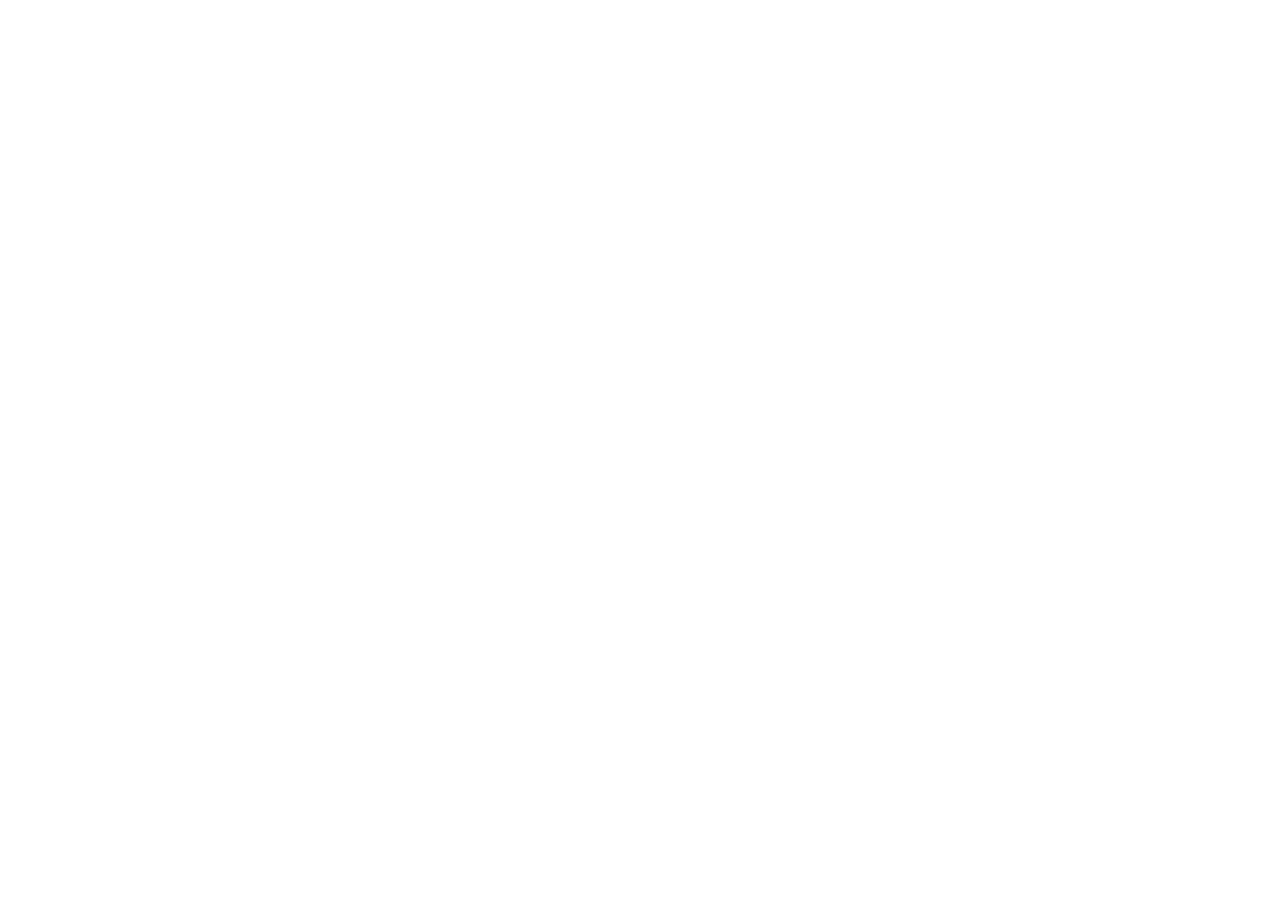
==== about.html @ 253564ef "Rebuild: full 10-page iwave site from design bundle - Homepage with hero, model toggle, specs, lifes" ====
<!doctype html>
<html lang="en">
<head>
<meta charset="utf-8">
<title>About — iwave</title>
<meta name="description" content="iwave — born at Yale, building the future of water.">
<meta name="viewport" content="width=device-width,initial-scale=1">
<link rel="stylesheet" href="styles/shared.css">
<style>html,body{margin:0;padding:0;background:#fff;font-family:'Manrope',system-ui,sans-serif;color:#0E0E0C}</style>
</head>
<body>
<div id="root"></div>
<script src="https://unpkg.com/react@18.3.1/umd/react.development.js" integrity="sha384-hD6/rw4ppMLGNu3tX5cjIb+uRZ7UkRJ6BPkLpg4hAu/6onKUg4lLsHAs9EBPT82L" crossorigin="anonymous"></script>
<script src="https://unpkg.com/react-dom@18.3.1/umd/react-dom.development.js" integrity="sha384-u6aeetuaXnQ38mYT8rp6sbXaQe3NL9t+IBXmnYxwkUI2Hw4bsp2Wvmx4yRQF1uAm" crossorigin="anonymous"></script>
<script src="https://unpkg.com/@babel/standalone@7.29.0/babel.min.js" integrity="sha384-m08KidiNqLdpJqLq95G/LEi8Qvjl/xUYll3QILypMoQ65QorJ9Lvtp2RXYGBFj1y" crossorigin="anonymous"></script>
<script type="text/babel" src="shared/Layout.jsx"></script>
<script type="text/babel" src="shared/AboutPage.jsx"></script>
<script type="text/babel">
  ReactDOM.createRoot(document.getElementById('root')).render(<AboutPage/>);
</script>
</body>
</html>
---- styles/shared.css ----
/* iwave Wavekart — shared luxury system */

:root {
  --ivory: #F4F1EC;
  --ivory-2: #EBE6DD;
  --ink: #0E0E0C;
  --ink-2: #1A1A17;
  --warm-grey: #8A857C;
  --warm-grey-2: #C8C2B6;
  --hairline: rgba(14,14,12,.12);
  --hairline-light: rgba(244,241,236,.16);
  --accent-brass: #9B7E4A;
  --accent-bronze: #6E5A3A;
}

@import url('https://fonts.googleapis.com/css2?family=Manrope:wght@200;300;400;500;600&family=Cormorant+Garamond:wght@300;400;500&family=JetBrains+Mono:wght@300;400&display=swap');

.font-display { font-family: 'Manrope', system-ui, sans-serif; font-weight: 200; letter-spacing: -0.02em; }
.font-body    { font-family: 'Manrope', system-ui, sans-serif; font-weight: 300; }
.font-serif   { font-family: 'Cormorant Garamond', Georgia, serif; font-weight: 300; }
.font-mono    { font-family: 'JetBrains Mono', ui-monospace, monospace; font-weight: 300; }

.tracked-xl { letter-spacing: 0.42em; text-transform: uppercase; }
.tracked-lg { letter-spacing: 0.32em; text-transform: uppercase; }
.tracked-md { letter-spacing: 0.22em; text-transform: uppercase; }
.tracked-sm { letter-spacing: 0.14em; text-transform: uppercase; }

* { box-sizing: border-box; }

/* Placeholder pattern for any "image goes here" panels */
.iw-placeholder {
  background:
    repeating-linear-gradient(
      135deg,
      transparent 0,
      transparent 18px,
      rgba(0,0,0,0.04) 18px,
      rgba(0,0,0,0.04) 19px
    ),
    linear-gradient(180deg, #e9e3d8, #d8d1c2);
  position: relative;
  overflow: hidden;
}
.iw-placeholder.dark {
  background:
    repeating-linear-gradient(
      135deg,
      transparent 0,
      transparent 18px,
      rgba(255,255,255,0.04) 18px,
      rgba(255,255,255,0.04) 19px
    ),
    linear-gradient(180deg, #1a1a17, #0e0e0c);
}
.iw-placeholder .iw-placeholder-label {
  position: absolute;
  inset: 0;
  display: flex;
  align-items: center;
  justify-content: center;
  font-family: 'JetBrains Mono', monospace;
  font-size: 11px;
  letter-spacing: 0.18em;
  text-transform: uppercase;
  color: rgba(14,14,12,.55);
}
.iw-placeholder.dark .iw-placeholder-label { color: rgba(244,241,236,.55); }

/* The "video" hero — animated water lines instead of an actual video */
.iw-water {
  position: relative;
  overflow: hidden;
  isolation: isolate;
}
.iw-water::before, .iw-water::after {
  content: '';
  position: absolute;
  inset: -20% -10% -10% -10%;
  background:
    radial-gradient(ellipse 60% 40% at 30% 70%, rgba(255,255,255,.08), transparent 60%),
    radial-gradient(ellipse 80% 50% at 70% 30%, rgba(155,126,74,.18), transparent 65%),
    linear-gradient(180deg, #0a1620 0%, #08111a 50%, #060c14 100%);
  z-index: -2;
}
.iw-water::after {
  background:
    repeating-linear-gradient(
      100deg,
      transparent 0 8px,
      rgba(255,255,255,.04) 8px 9px,
      transparent 9px 24px
    );
  z-index: -1;
  animation: iw-wave 12s linear infinite;
}
@keyframes iw-wave {
  0% { transform: translateX(0); }
  100% { transform: translateX(-40px); }
}

/* The kart silhouette — drawn with CSS, no SVG complexity */
.iw-kart {
  --kart-color: #d9d4c8;
  --kart-shadow: rgba(0,0,0,.4);
  position: relative;
  width: 100%;
  aspect-ratio: 16/9;
  display: flex;
  align-items: center;
  justify-content: center;
}
.iw-kart-body {
  position: relative;
  width: 62%;
  height: 38%;
  background: var(--kart-color);
  border-radius: 50% 50% 14% 14% / 60% 60% 18% 18%;
  box-shadow:
    inset 0 -8px 20px rgba(0,0,0,.18),
    inset 0 4px 8px rgba(255,255,255,.4),
    0 30px 60px -20px var(--kart-shadow);
  transform: skewX(-3deg);
}
.iw-kart-body::before {
  /* cockpit */
  content: '';
  position: absolute;
  top: 18%;
  left: 30%;
  width: 40%;
  height: 50%;
  background: var(--ink);
  border-radius: 50% 50% 30% 30% / 80% 80% 30% 30%;
  opacity: .85;
}
.iw-kart-body::after {
  /* spray under */
  content: '';
  position: absolute;
  bottom: -22%;
  left: -10%;
  right: -10%;
  height: 26%;
  background: radial-gradient(ellipse at 50% 0%, rgba(255,255,255,.4), transparent 70%);
  filter: blur(3px);
}

/* Smooth scrolling for the inner artboard frames */
.iw-frame {
  scroll-behavior: smooth;
  scrollbar-width: thin;
  scrollbar-color: rgba(0,0,0,.18) transparent;
}
.iw-frame::-webkit-scrollbar { width: 6px; }
.iw-frame::-webkit-scrollbar-thumb { background: rgba(0,0,0,.18); border-radius: 3px; }

/* Hairline rule */
.iw-rule { height: 1px; background: var(--hairline); border: 0; }
.iw-rule.light { background: var(--hairline-light); }

/* Number reveal */
@keyframes iw-fade-up {
  0% { opacity: 0; transform: translateY(12px); }
  100% { opacity: 1; transform: translateY(0); }
}
.iw-fade-in { animation: iw-fade-up .9s cubic-bezier(.2,.7,.3,1) both; }
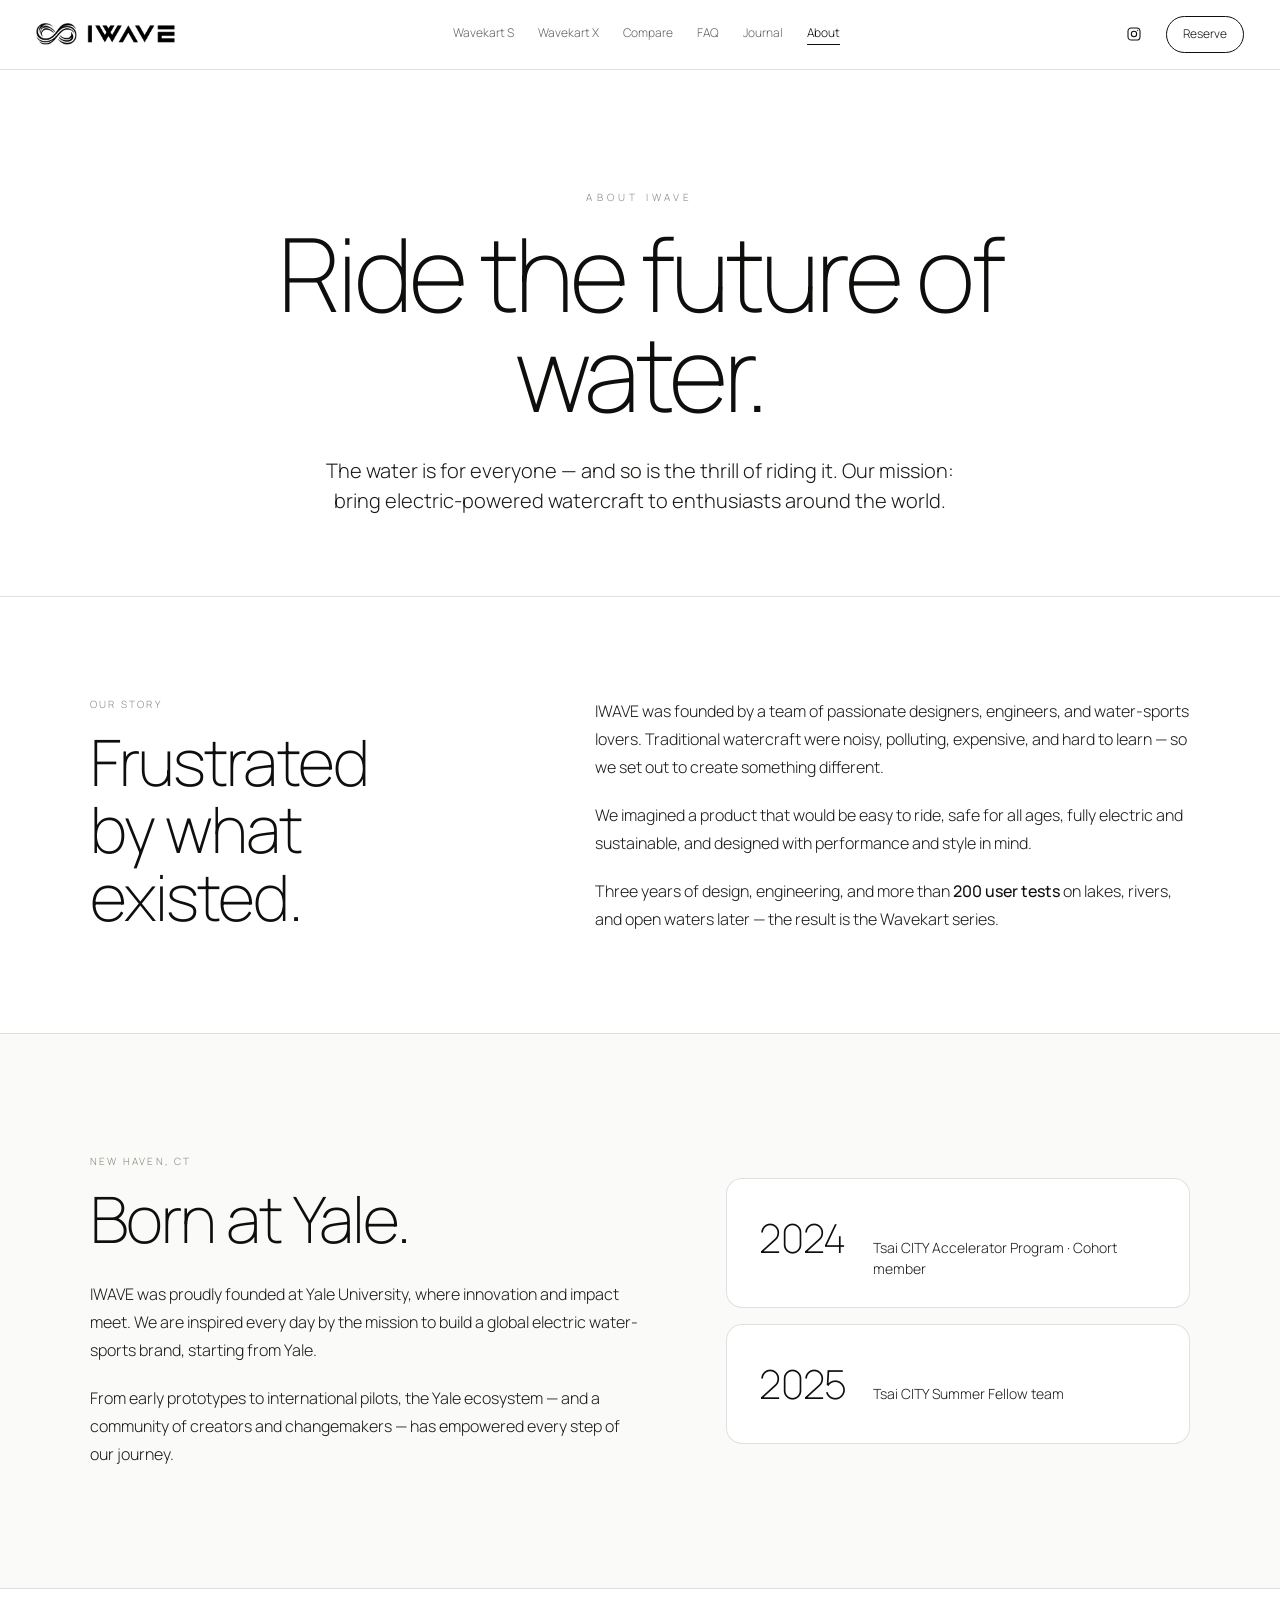
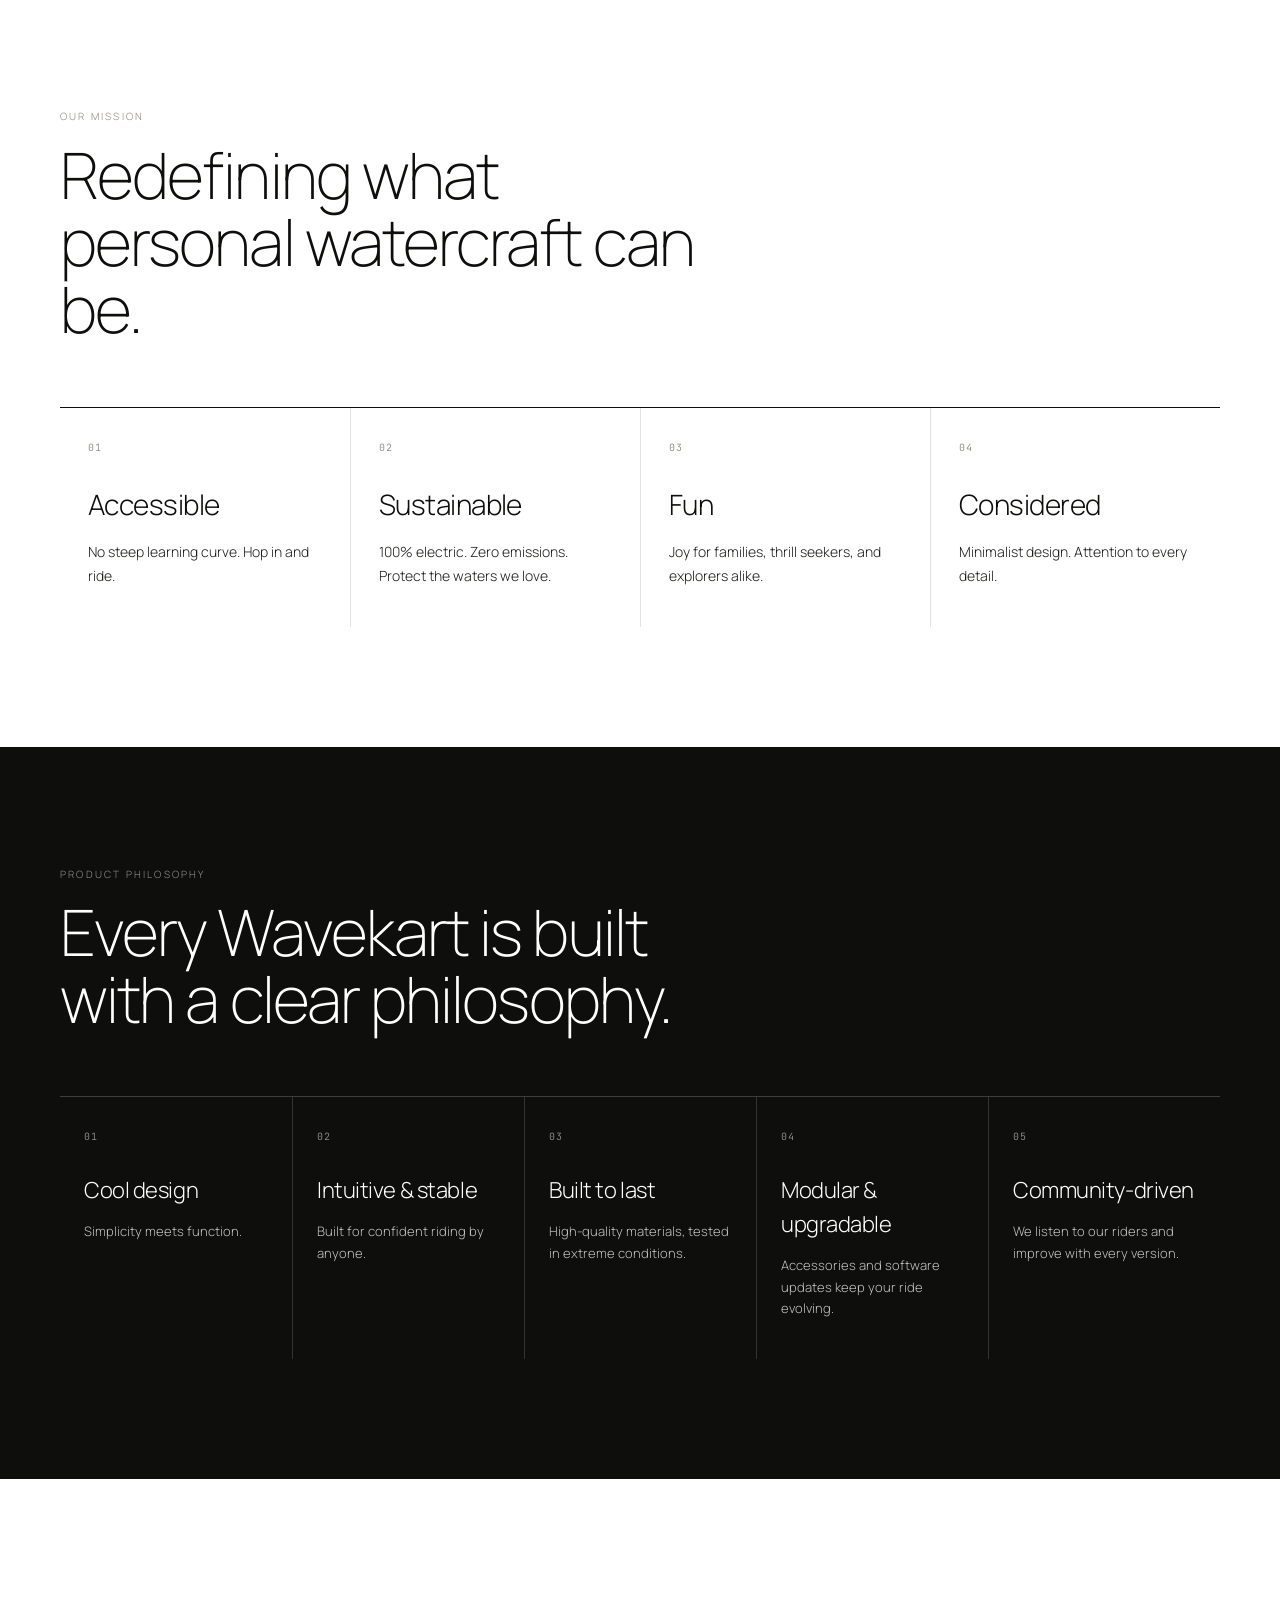
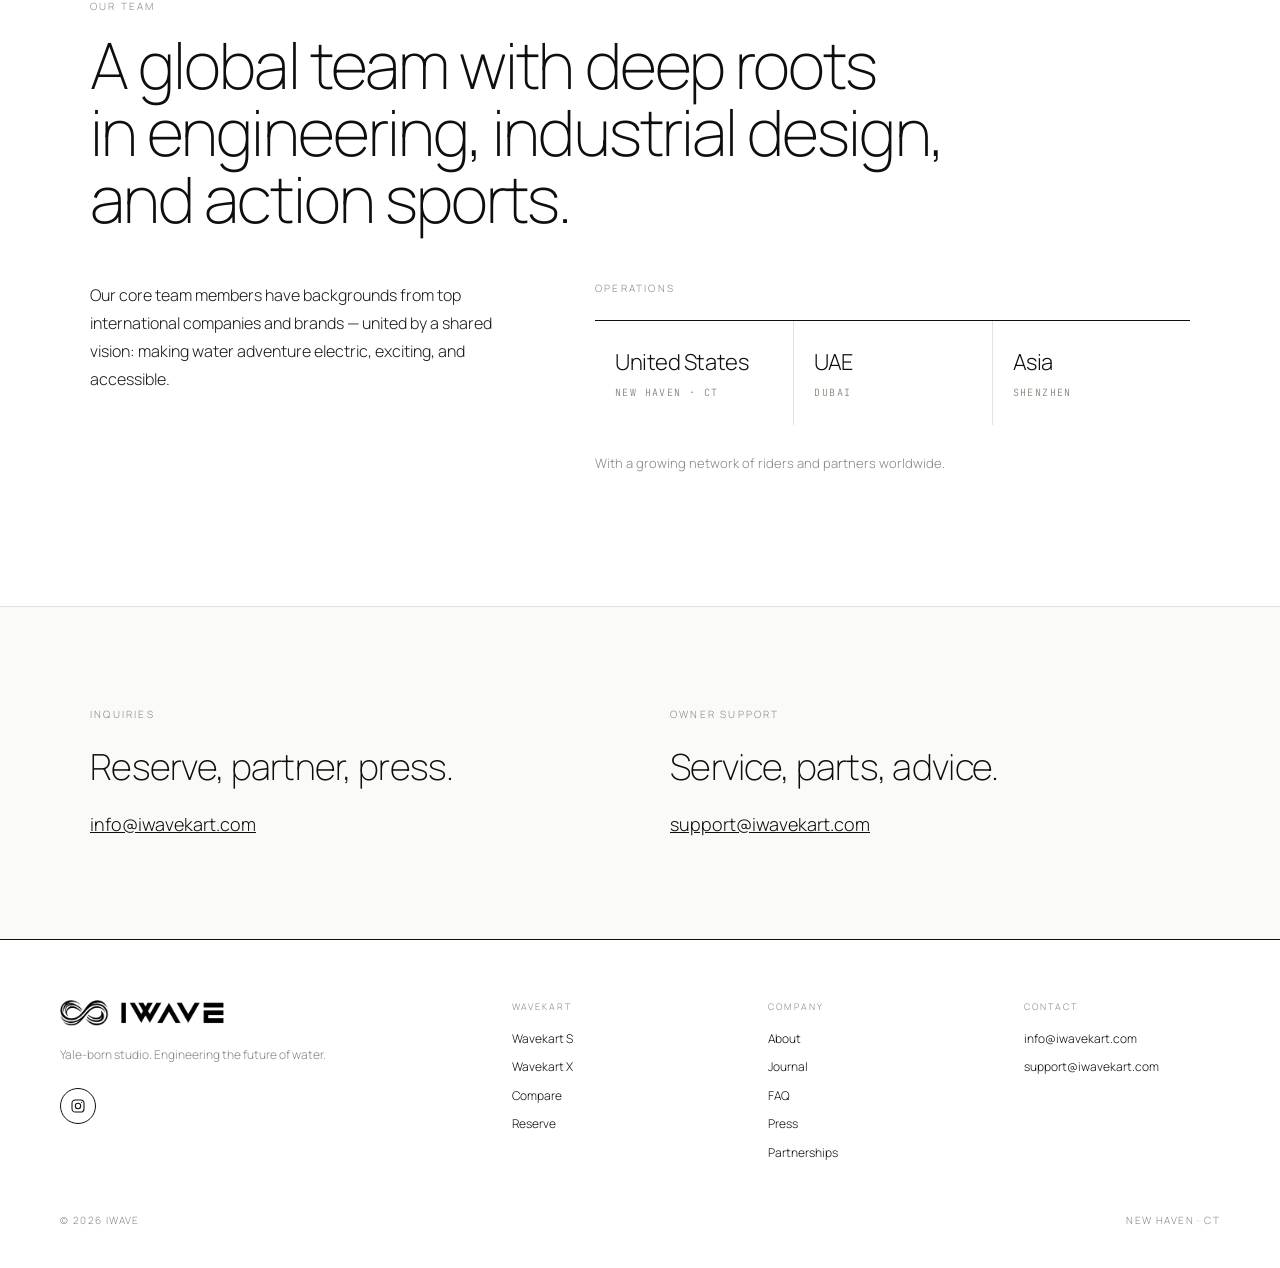
==== commit 3509c465: "Rebuild as vanilla HTML/JS — no Babel/React" ====
--- a/about.html
+++ b/about.html
@@ -2,21 +2,201 @@
 <html lang="en">
 <head>
 <meta charset="utf-8">
-<title>About — iwave</title>
-<meta name="description" content="iwave — born at Yale, building the future of water.">
+<title>About iwave — Yale-born studio engineering the future of water.</title>
+<meta name="description" content="iwave is a Yale-born studio building the future of electric watercraft.">
 <meta name="viewport" content="width=device-width,initial-scale=1">
+<link rel="preconnect" href="https://fonts.googleapis.com">
+<link rel="preconnect" href="https://fonts.gstatic.com" crossorigin>
+<link href="https://fonts.googleapis.com/css2?family=Manrope:wght@200;300;400;500;600&family=Cormorant+Garamond:wght@300;400;500&family=JetBrains+Mono:wght@300;400&display=swap" rel="stylesheet">
 <link rel="stylesheet" href="styles/shared.css">
-<style>html,body{margin:0;padding:0;background:#fff;font-family:'Manrope',system-ui,sans-serif;color:#0E0E0C}</style>
+<style>
+  html,body{margin:0;padding:0;background:#fff;color:var(--ink);font-family:'Manrope',system-ui,sans-serif;font-size:14px;line-height:1.55;}
+  *{box-sizing:border-box;}
+</style>
 </head>
-<body>
-<div id="root"></div>
-<script src="https://unpkg.com/react@18.3.1/umd/react.development.js" integrity="sha384-hD6/rw4ppMLGNu3tX5cjIb+uRZ7UkRJ6BPkLpg4hAu/6onKUg4lLsHAs9EBPT82L" crossorigin="anonymous"></script>
-<script src="https://unpkg.com/react-dom@18.3.1/umd/react-dom.development.js" integrity="sha384-u6aeetuaXnQ38mYT8rp6sbXaQe3NL9t+IBXmnYxwkUI2Hw4bsp2Wvmx4yRQF1uAm" crossorigin="anonymous"></script>
-<script src="https://unpkg.com/@babel/standalone@7.29.0/babel.min.js" integrity="sha384-m08KidiNqLdpJqLq95G/LEi8Qvjl/xUYll3QILypMoQ65QorJ9Lvtp2RXYGBFj1y" crossorigin="anonymous"></script>
-<script type="text/babel" src="shared/Layout.jsx"></script>
-<script type="text/babel" src="shared/AboutPage.jsx"></script>
-<script type="text/babel">
-  ReactDOM.createRoot(document.getElementById('root')).render(<AboutPage/>);
-</script>
+<body class="font-body">
+<script>window.PAGE_ACTIVE = 'about';</script>
+
+<!-- HERO -->
+<section style="padding:120px 60px 80px;text-align:center;max-width:1100px;margin:0 auto;">
+  <div class="tracked-xl" style="font-size:10px;color:var(--warm-grey);margin-bottom:18px;">ABOUT IWAVE</div>
+  <h1 class="font-display" style="font-size:clamp(56px,8vw,120px);font-weight:200;letter-spacing:-0.04em;line-height:0.98;margin:0 0 32px;">
+    Ride the future of water.
+  </h1>
+  <p style="font-size:20px;color:var(--ink-2);max-width:640px;margin:0 auto;line-height:1.5;">
+    The water is for everyone — and so is the thrill of riding it. Our mission: bring electric-powered watercraft to enthusiasts around the world.
+  </p>
+</section>
+
+<!-- OUR STORY -->
+<section style="padding:100px 60px;border-top:1px solid var(--hairline);">
+  <div style="max-width:1100px;margin:0 auto;display:grid;grid-template-columns:1fr 1.4fr;gap:80px;">
+    <div>
+      <div class="tracked-md" style="font-size:10px;color:var(--warm-grey);margin-bottom:16px;">OUR STORY</div>
+      <h2 class="font-display" style="font-size:clamp(40px,5vw,64px);font-weight:200;letter-spacing:-0.03em;line-height:1.05;margin:0;">
+        Frustrated<br>by what existed.
+      </h2>
+    </div>
+    <div style="display:flex;flex-direction:column;gap:20px;">
+      <p style="font-size:16px;line-height:1.75;color:var(--ink-2);margin:0;">
+        IWAVE was founded by a team of passionate designers, engineers, and water-sports lovers. Traditional watercraft were noisy, polluting, expensive, and hard to learn — so we set out to create something different.
+      </p>
+      <p style="font-size:16px;line-height:1.75;color:var(--ink-2);margin:0;">
+        We imagined a product that would be easy to ride, safe for all ages, fully electric and sustainable, and designed with performance and style in mind.
+      </p>
+      <p style="font-size:16px;line-height:1.75;color:var(--ink-2);margin:0;">
+        Three years of design, engineering, and more than <strong style="font-weight:500;color:var(--ink);">200 user tests</strong> on lakes, rivers, and open waters later — the result is the Wavekart series.
+      </p>
+    </div>
+  </div>
+</section>
+
+<!-- YALE -->
+<section style="padding:120px 60px;background:#FAFAF8;border-top:1px solid var(--hairline);border-bottom:1px solid var(--hairline);">
+  <div style="max-width:1100px;margin:0 auto;display:grid;grid-template-columns:1.2fr 1fr;gap:80px;align-items:center;">
+    <div>
+      <div class="tracked-md" style="font-size:10px;color:var(--warm-grey);margin-bottom:16px;">NEW HAVEN, CT</div>
+      <h2 class="font-display" style="font-size:clamp(40px,5vw,72px);font-weight:200;letter-spacing:-0.03em;line-height:1.05;margin:0 0 28px;">Born at Yale.</h2>
+      <p style="font-size:16px;line-height:1.75;color:var(--ink-2);margin:0 0 20px;">
+        IWAVE was proudly founded at Yale University, where innovation and impact meet. We are inspired every day by the mission to build a global electric water-sports brand, starting from Yale.
+      </p>
+      <p style="font-size:16px;line-height:1.75;color:var(--ink-2);margin:0;">
+        From early prototypes to international pilots, the Yale ecosystem — and a community of creators and changemakers — has empowered every step of our journey.
+      </p>
+    </div>
+    <div style="display:flex;flex-direction:column;gap:16px;">
+      <div style="background:#fff;border:1px solid var(--hairline);border-radius:16px;padding:28px 32px;display:flex;align-items:baseline;gap:24px;">
+        <div class="font-display" style="font-size:40px;font-weight:200;letter-spacing:-0.02em;min-width:90px;">2024</div>
+        <div style="font-size:14px;color:var(--ink-2);line-height:1.5;">Tsai CITY Accelerator Program · Cohort member</div>
+      </div>
+      <div style="background:#fff;border:1px solid var(--hairline);border-radius:16px;padding:28px 32px;display:flex;align-items:baseline;gap:24px;">
+        <div class="font-display" style="font-size:40px;font-weight:200;letter-spacing:-0.02em;min-width:90px;">2025</div>
+        <div style="font-size:14px;color:var(--ink-2);line-height:1.5;">Tsai CITY Summer Fellow team</div>
+      </div>
+    </div>
+  </div>
+</section>
+
+<!-- MISSION -->
+<section style="padding:120px 60px;">
+  <div style="max-width:1300px;margin:0 auto;">
+    <div class="tracked-md" style="font-size:10px;color:var(--warm-grey);margin-bottom:16px;">OUR MISSION</div>
+    <h2 class="font-display" style="font-size:clamp(40px,5vw,72px);font-weight:200;letter-spacing:-0.03em;line-height:1.05;margin:0 0 64px;max-width:700px;">
+      Redefining what<br>personal watercraft can be.
+    </h2>
+    <div style="display:grid;grid-template-columns:repeat(4,1fr);gap:0;border-top:1px solid var(--ink);">
+      <div style="padding:32px 28px 40px;">
+        <div class="font-mono tracked-sm" style="font-size:10px;color:var(--warm-grey);margin-bottom:28px;">01</div>
+        <h3 class="font-display" style="font-size:28px;font-weight:300;letter-spacing:-0.02em;margin:0 0 14px;">Accessible</h3>
+        <p style="font-size:14px;color:var(--ink-2);line-height:1.65;margin:0;">No steep learning curve. Hop in and ride.</p>
+      </div>
+      <div style="padding:32px 28px 40px;border-left:1px solid var(--hairline);">
+        <div class="font-mono tracked-sm" style="font-size:10px;color:var(--warm-grey);margin-bottom:28px;">02</div>
+        <h3 class="font-display" style="font-size:28px;font-weight:300;letter-spacing:-0.02em;margin:0 0 14px;">Sustainable</h3>
+        <p style="font-size:14px;color:var(--ink-2);line-height:1.65;margin:0;">100% electric. Zero emissions. Protect the waters we love.</p>
+      </div>
+      <div style="padding:32px 28px 40px;border-left:1px solid var(--hairline);">
+        <div class="font-mono tracked-sm" style="font-size:10px;color:var(--warm-grey);margin-bottom:28px;">03</div>
+        <h3 class="font-display" style="font-size:28px;font-weight:300;letter-spacing:-0.02em;margin:0 0 14px;">Fun</h3>
+        <p style="font-size:14px;color:var(--ink-2);line-height:1.65;margin:0;">Joy for families, thrill seekers, and explorers alike.</p>
+      </div>
+      <div style="padding:32px 28px 40px;border-left:1px solid var(--hairline);">
+        <div class="font-mono tracked-sm" style="font-size:10px;color:var(--warm-grey);margin-bottom:28px;">04</div>
+        <h3 class="font-display" style="font-size:28px;font-weight:300;letter-spacing:-0.02em;margin:0 0 14px;">Considered</h3>
+        <p style="font-size:14px;color:var(--ink-2);line-height:1.65;margin:0;">Minimalist design. Attention to every detail.</p>
+      </div>
+    </div>
+  </div>
+</section>
+
+<!-- PHILOSOPHY -->
+<section style="padding:120px 60px;background:var(--ink);color:#fff;">
+  <div style="max-width:1300px;margin:0 auto;">
+    <div class="tracked-md" style="font-size:10px;opacity:.55;margin-bottom:16px;">PRODUCT PHILOSOPHY</div>
+    <h2 class="font-display" style="font-size:clamp(40px,5vw,72px);font-weight:200;letter-spacing:-0.03em;line-height:1.05;margin:0 0 64px;max-width:800px;">
+      Every Wavekart is built<br>with a clear philosophy.
+    </h2>
+    <div style="display:grid;grid-template-columns:repeat(5,1fr);gap:0;border-top:1px solid rgba(255,255,255,.2);">
+      <div style="padding:32px 24px 40px;">
+        <div class="font-mono tracked-sm" style="font-size:10px;opacity:.55;margin-bottom:28px;">01</div>
+        <h3 class="font-display" style="font-size:22px;font-weight:300;letter-spacing:-0.02em;margin:0 0 14px;">Cool design</h3>
+        <p style="font-size:13px;opacity:.75;line-height:1.65;margin:0;">Simplicity meets function.</p>
+      </div>
+      <div style="padding:32px 24px 40px;border-left:1px solid var(--hairline-light);">
+        <div class="font-mono tracked-sm" style="font-size:10px;opacity:.55;margin-bottom:28px;">02</div>
+        <h3 class="font-display" style="font-size:22px;font-weight:300;letter-spacing:-0.02em;margin:0 0 14px;">Intuitive &amp; stable</h3>
+        <p style="font-size:13px;opacity:.75;line-height:1.65;margin:0;">Built for confident riding by anyone.</p>
+      </div>
+      <div style="padding:32px 24px 40px;border-left:1px solid var(--hairline-light);">
+        <div class="font-mono tracked-sm" style="font-size:10px;opacity:.55;margin-bottom:28px;">03</div>
+        <h3 class="font-display" style="font-size:22px;font-weight:300;letter-spacing:-0.02em;margin:0 0 14px;">Built to last</h3>
+        <p style="font-size:13px;opacity:.75;line-height:1.65;margin:0;">High-quality materials, tested in extreme conditions.</p>
+      </div>
+      <div style="padding:32px 24px 40px;border-left:1px solid var(--hairline-light);">
+        <div class="font-mono tracked-sm" style="font-size:10px;opacity:.55;margin-bottom:28px;">04</div>
+        <h3 class="font-display" style="font-size:22px;font-weight:300;letter-spacing:-0.02em;margin:0 0 14px;">Modular &amp; upgradable</h3>
+        <p style="font-size:13px;opacity:.75;line-height:1.65;margin:0;">Accessories and software updates keep your ride evolving.</p>
+      </div>
+      <div style="padding:32px 24px 40px;border-left:1px solid var(--hairline-light);">
+        <div class="font-mono tracked-sm" style="font-size:10px;opacity:.55;margin-bottom:28px;">05</div>
+        <h3 class="font-display" style="font-size:22px;font-weight:300;letter-spacing:-0.02em;margin:0 0 14px;">Community-driven</h3>
+        <p style="font-size:13px;opacity:.75;line-height:1.65;margin:0;">We listen to our riders and improve with every version.</p>
+      </div>
+    </div>
+  </div>
+</section>
+
+<!-- TEAM -->
+<section style="padding:120px 60px;border-bottom:1px solid var(--hairline);">
+  <div style="max-width:1100px;margin:0 auto;">
+    <div class="tracked-md" style="font-size:10px;color:var(--warm-grey);margin-bottom:16px;">OUR TEAM</div>
+    <h2 class="font-display" style="font-size:clamp(40px,5vw,72px);font-weight:200;letter-spacing:-0.03em;line-height:1.05;margin:0 0 48px;max-width:900px;">
+      A global team with deep roots<br>in engineering, industrial design,<br>and action sports.
+    </h2>
+    <div style="display:grid;grid-template-columns:1fr 1.4fr;gap:80px;">
+      <p style="font-size:16px;line-height:1.75;color:var(--ink-2);margin:0;">
+        Our core team members have backgrounds from top international companies and brands — united by a shared vision: making water adventure electric, exciting, and accessible.
+      </p>
+      <div>
+        <div class="tracked-md" style="font-size:10px;color:var(--warm-grey);margin-bottom:24px;">OPERATIONS</div>
+        <div style="display:grid;grid-template-columns:repeat(3,1fr);gap:0;border-top:1px solid var(--ink);">
+          <div style="padding:24px 20px;">
+            <div class="font-display" style="font-size:22px;font-weight:300;letter-spacing:-0.02em;margin:0 0 6px;">United States</div>
+            <div class="font-mono tracked-sm" style="font-size:10px;color:var(--warm-grey);">New Haven · CT</div>
+          </div>
+          <div style="padding:24px 20px;border-left:1px solid var(--hairline);">
+            <div class="font-display" style="font-size:22px;font-weight:300;letter-spacing:-0.02em;margin:0 0 6px;">UAE</div>
+            <div class="font-mono tracked-sm" style="font-size:10px;color:var(--warm-grey);">Dubai</div>
+          </div>
+          <div style="padding:24px 20px;border-left:1px solid var(--hairline);">
+            <div class="font-display" style="font-size:22px;font-weight:300;letter-spacing:-0.02em;margin:0 0 6px;">Asia</div>
+            <div class="font-mono tracked-sm" style="font-size:10px;color:var(--warm-grey);">Shenzhen</div>
+          </div>
+        </div>
+        <p style="font-size:13px;color:var(--warm-grey);margin-top:28px;line-height:1.6;">
+          With a growing network of riders and partners worldwide.
+        </p>
+      </div>
+    </div>
+  </div>
+</section>
+
+<!-- CONTACT -->
+<section style="padding:100px 60px;background:#FAFAF8;">
+  <div style="max-width:1100px;margin:0 auto;display:grid;grid-template-columns:1fr 1fr;gap:60px;">
+    <div>
+      <div class="tracked-md" style="font-size:10px;color:var(--warm-grey);margin-bottom:16px;">INQUIRIES</div>
+      <h2 class="font-display" style="font-size:36px;font-weight:200;letter-spacing:-0.02em;margin:0 0 16px;">Reserve, partner, press.</h2>
+      <a href="mailto:info@iwavekart.com?subject=Wavekart%20Inquiry" style="font-size:18px;color:var(--ink);">info@iwavekart.com</a>
+    </div>
+    <div>
+      <div class="tracked-md" style="font-size:10px;color:var(--warm-grey);margin-bottom:16px;">OWNER SUPPORT</div>
+      <h2 class="font-display" style="font-size:36px;font-weight:200;letter-spacing:-0.02em;margin:0 0 16px;">Service, parts, advice.</h2>
+      <a href="mailto:support@iwavekart.com?subject=Wavekart%20Support" style="font-size:18px;color:var(--ink);">support@iwavekart.com</a>
+    </div>
+  </div>
+</section>
+
+<script src="shared.js" defer></script>
 </body>
 </html>
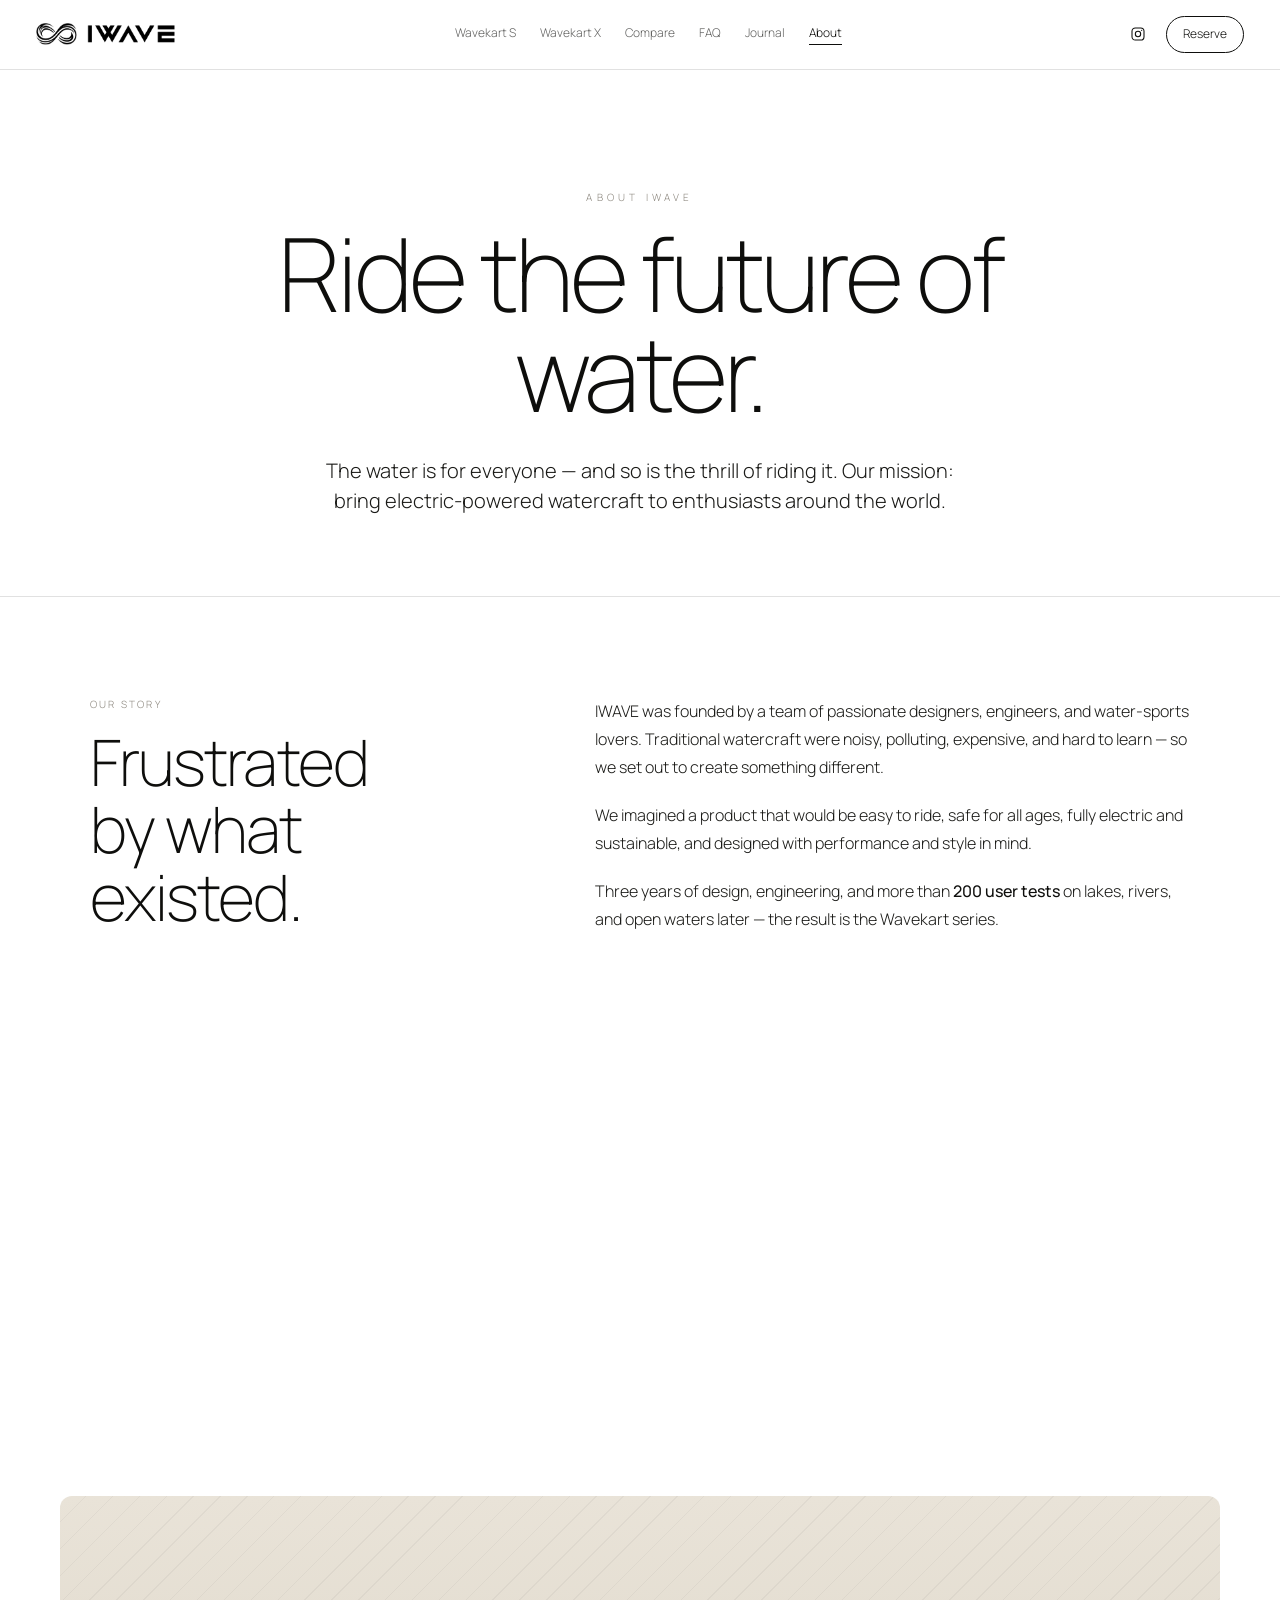
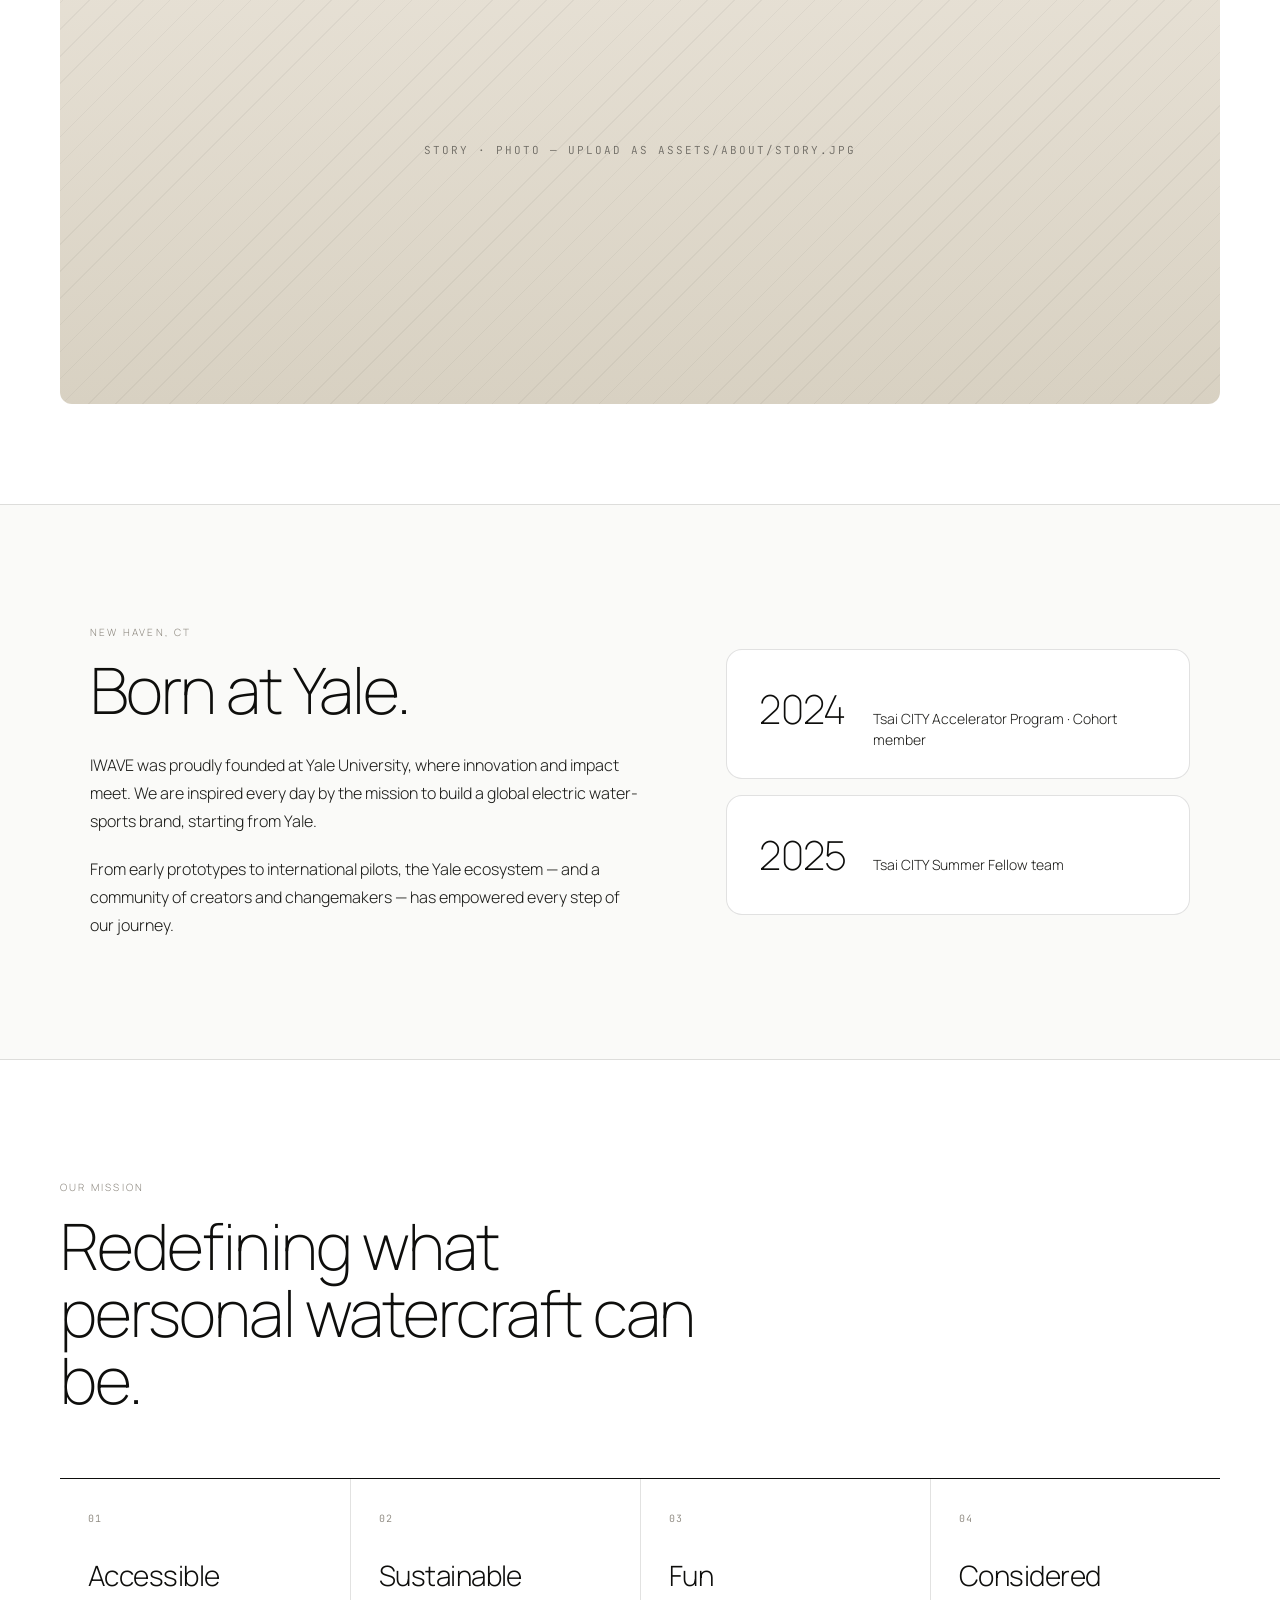
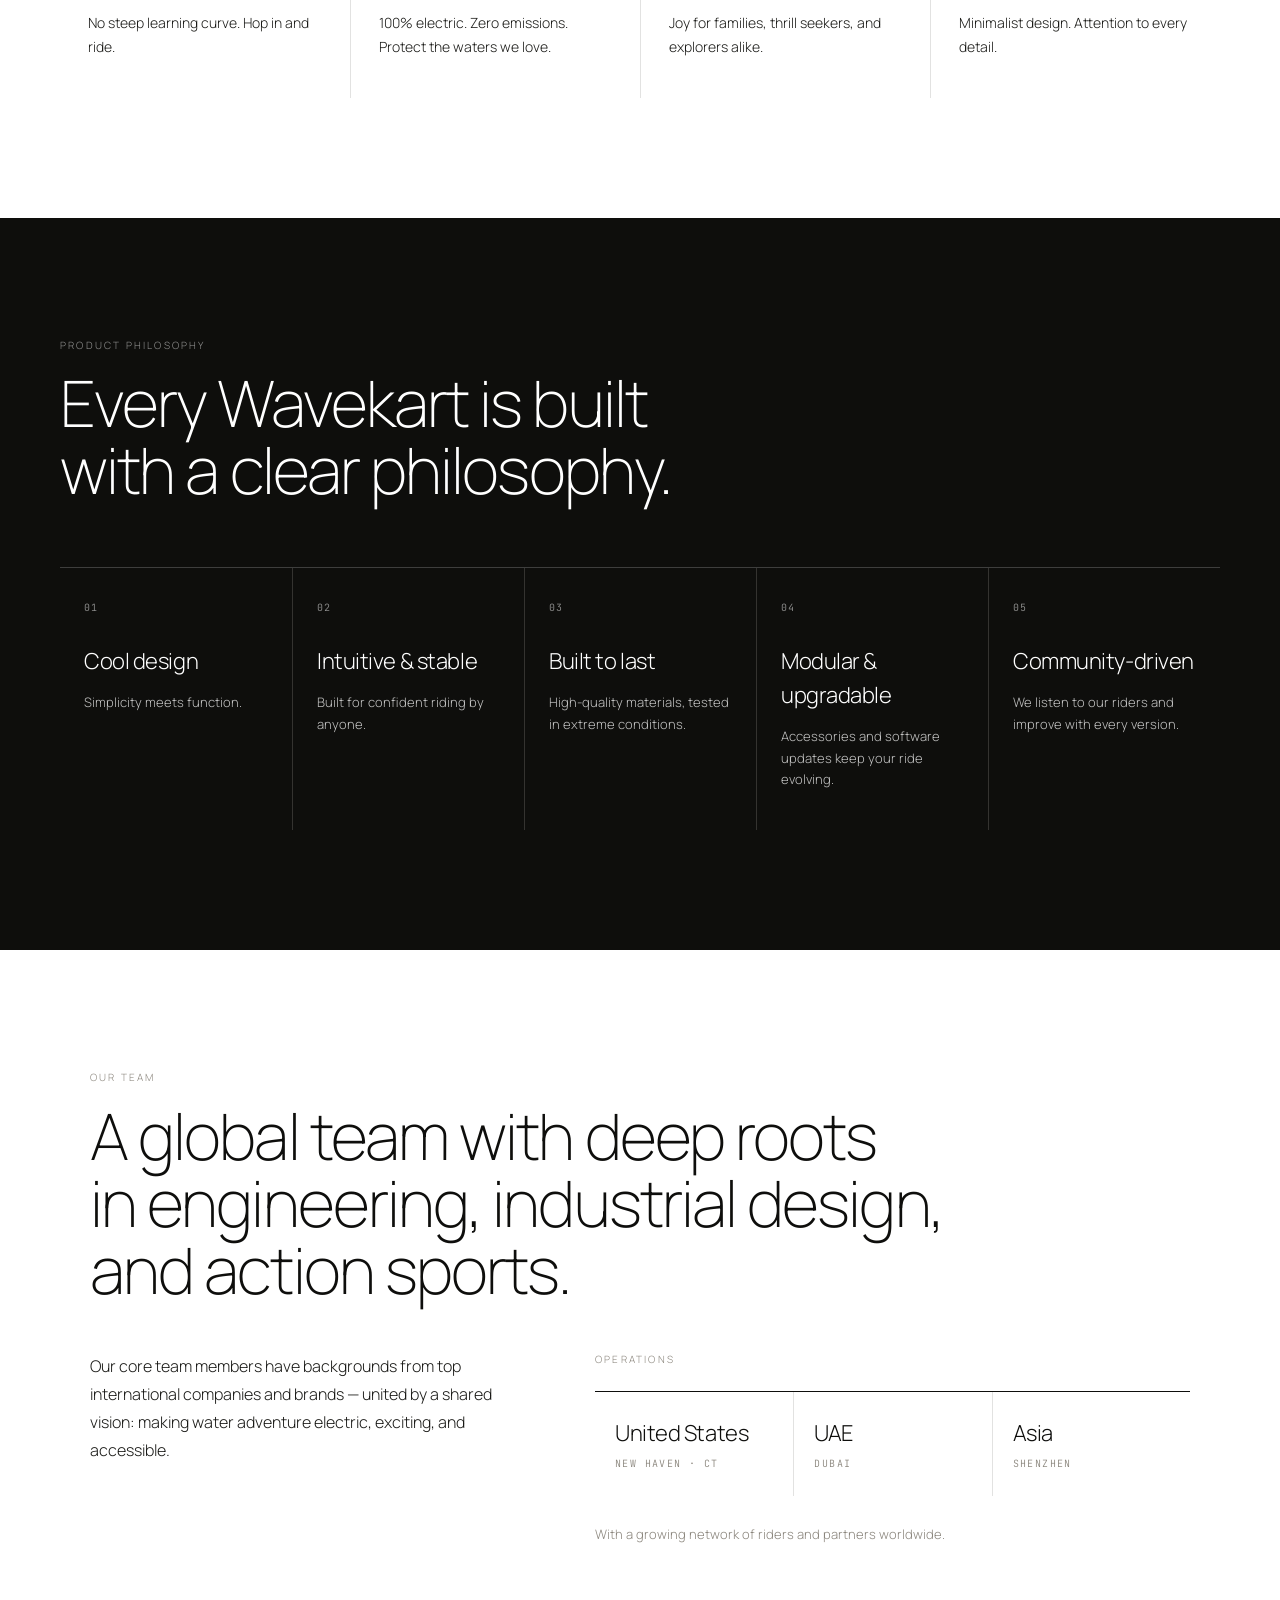
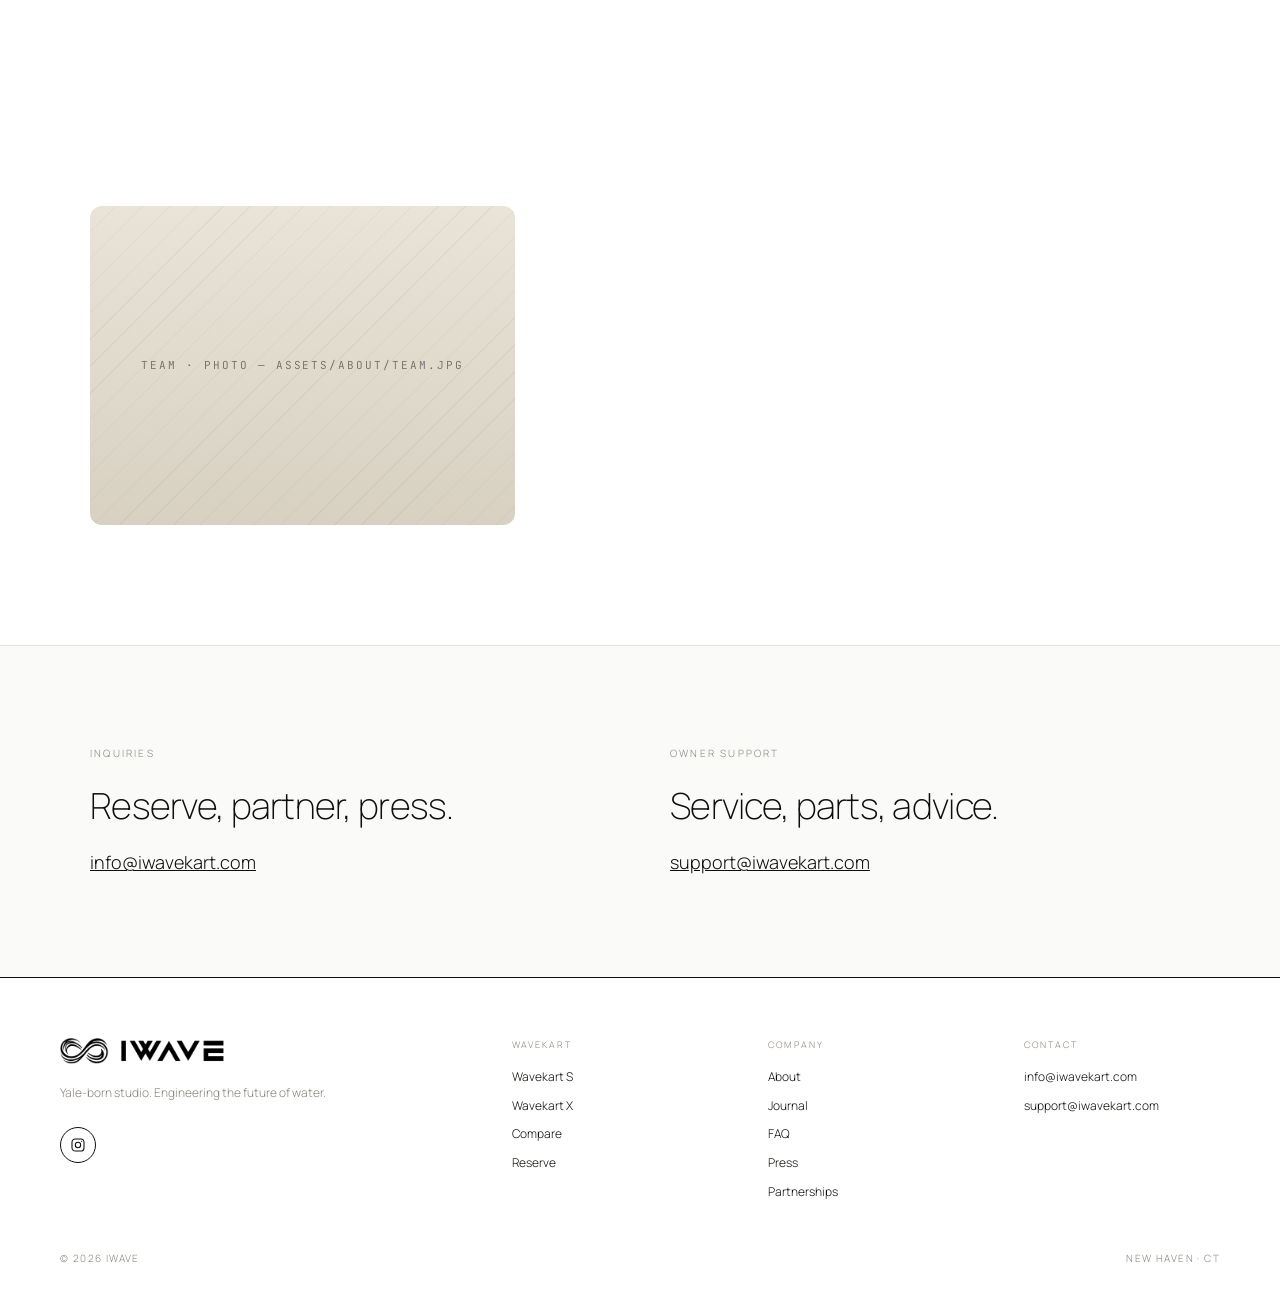
==== commit 542f7323: "Mobile fixes, favicon, compare table, about placeholders - shared.css: add repeat(2,1fr)→1fr, sectio" ====
--- a/about.html
+++ b/about.html
@@ -8,6 +8,7 @@
 <link rel="preconnect" href="https://fonts.googleapis.com">
 <link rel="preconnect" href="https://fonts.gstatic.com" crossorigin>
 <link href="https://fonts.googleapis.com/css2?family=Manrope:wght@200;300;400;500;600&family=Cormorant+Garamond:wght@300;400;500&family=JetBrains+Mono:wght@300;400&display=swap" rel="stylesheet">
+<link rel="icon" type="image/jpeg" href="assets/favicon.png">
 <link rel="stylesheet" href="styles/shared.css">
 <style>
   html,body{margin:0;padding:0;background:#fff;color:var(--ink);font-family:'Manrope',system-ui,sans-serif;font-size:14px;line-height:1.55;}
@@ -48,6 +49,12 @@
         Three years of design, engineering, and more than <strong style="font-weight:500;color:var(--ink);">200 user tests</strong> on lakes, rivers, and open waters later — the result is the Wavekart series.
       </p>
     </div>
+  </div>
+  <div style="margin-top:56px;">
+    <img src="assets/about/story.jpg" alt="iwave story"
+      onload="this.style.opacity=1;this.nextElementSibling.style.display='none'" onerror="this.style.opacity=0"
+      style="width:100%;aspect-ratio:16/7;object-fit:cover;border-radius:12px;display:block;opacity:0;transition:opacity .5s cubic-bezier(.2,.7,.3,1);">
+    <div class="iw-placeholder" style="width:100%;aspect-ratio:16/7;border-radius:12px;"><div class="iw-placeholder-label">STORY · PHOTO — upload as assets/about/story.jpg</div></div>
   </div>
 </section>
 
@@ -154,9 +161,17 @@
       A global team with deep roots<br>in engineering, industrial design,<br>and action sports.
     </h2>
     <div style="display:grid;grid-template-columns:1fr 1.4fr;gap:80px;">
-      <p style="font-size:16px;line-height:1.75;color:var(--ink-2);margin:0;">
-        Our core team members have backgrounds from top international companies and brands — united by a shared vision: making water adventure electric, exciting, and accessible.
-      </p>
+      <div style="display:flex;flex-direction:column;gap:24px;">
+        <p style="font-size:16px;line-height:1.75;color:var(--ink-2);margin:0;">
+          Our core team members have backgrounds from top international companies and brands — united by a shared vision: making water adventure electric, exciting, and accessible.
+        </p>
+        <div style="position:relative;">
+          <img src="assets/about/team.jpg" alt="iwave team"
+            onload="this.style.opacity=1;this.nextElementSibling.style.display='none'" onerror="this.style.opacity=0"
+            style="width:100%;aspect-ratio:4/3;object-fit:cover;border-radius:12px;display:block;opacity:0;transition:opacity .5s cubic-bezier(.2,.7,.3,1);">
+          <div class="iw-placeholder" style="width:100%;aspect-ratio:4/3;border-radius:12px;"><div class="iw-placeholder-label">TEAM · PHOTO — assets/about/team.jpg</div></div>
+        </div>
+      </div>
       <div>
         <div class="tracked-md" style="font-size:10px;color:var(--warm-grey);margin-bottom:24px;">OPERATIONS</div>
         <div style="display:grid;grid-template-columns:repeat(3,1fr);gap:0;border-top:1px solid var(--ink);">
--- a/styles/shared.css
+++ b/styles/shared.css
@@ -1,4 +1,7 @@
 /* iwave Wavekart — shared luxury system */
+
+html { overflow-x: clip; }
+body { overflow-x: hidden; max-width: 100%; }
 
 :root {
   --ivory: #F4F1EC;
@@ -158,6 +161,72 @@
 .iw-rule { height: 1px; background: var(--hairline); border: 0; }
 .iw-rule.light { background: var(--hairline-light); }
 
+/* ── MOBILE ─────────────────────────────────────────── */
+@media (max-width: 767px) {
+
+  /* Prevent any element from busting out of viewport */
+  * { min-width: 0; }
+  img, video, iframe { max-width: 100%; }
+
+  /* Nav */
+  .iw-nav-logo { height: 14px !important; }
+
+  /* Section horizontal padding — overrides all inline padding:Xpx 60px */
+  section { padding-left: 20px !important; padding-right: 20px !important; }
+
+  /* ── Grid overrides via attribute selectors ── */
+  /* 3-col → 1-col */
+  [style*="grid-template-columns:repeat(3,1fr)"] { grid-template-columns: 1fr !important; }
+  /* 4-col → 2-col */
+  [style*="grid-template-columns:repeat(4,1fr)"] { grid-template-columns: repeat(2,1fr) !important; }
+  /* 5-col → 2-col */
+  [style*="grid-template-columns:repeat(5,1fr)"] { grid-template-columns: repeat(2,1fr) !important; }
+  /* 2-col equal → 1-col */
+  [style*="grid-template-columns:1fr 1fr"]       { grid-template-columns: 1fr !important; }
+  [style*="grid-template-columns:1fr 2fr"]       { grid-template-columns: 1fr !important; }
+  [style*="grid-template-columns:2fr 1fr"]       { grid-template-columns: 1fr !important; }
+  [style*="grid-template-columns:1.2fr 1fr"]     { grid-template-columns: 1fr !important; }
+  [style*="grid-template-columns:1fr 1.4fr"]     { grid-template-columns: 1fr !important; }
+  [style*="grid-template-columns:1.4fr 1fr 1fr"] { grid-template-columns: 1fr !important; }
+  /* Fixed-width sidebar → full width */
+  [style*="grid-template-columns:260px 1fr"]     { grid-template-columns: 1fr !important; }
+  [style*="grid-template-columns:220px 1fr"]     { grid-template-columns: 1fr !important; }
+  /* Footer 4-col → 2-col (handled by class) */
+  .iw-footer { grid-template-columns: 1fr 1fr !important; gap: 24px !important; padding: 32px 20px 20px !important; }
+  .iw-footer-bottom { padding: 12px 20px 28px !important; }
+
+  /* Lifestyle GIFs: 2-col with shorter aspect ratio */
+  .iw-lifestyle-grid { grid-template-columns: repeat(2,1fr) !important; }
+  .iw-lifestyle-grid [style*="aspect-ratio:4/5"] { aspect-ratio: 4/3 !important; }
+
+  /* Spec strip: wrap cleanly, hide separator dots */
+  .iw-spec-strip { flex-wrap: wrap !important; gap: 6px 16px !important; padding: 14px 20px !important; justify-content: center !important; }
+  .iw-spec-strip span:nth-child(even) { display: none !important; }
+
+  /* 2-col equal → 1-col (repeat variant) */
+  [style*="grid-template-columns:repeat(2,1fr)"] { grid-template-columns: 1fr !important; }
+
+  /* Large stat numbers → smaller on mobile */
+  [style*="font-size:72px"] { font-size: 42px !important; }
+  [style*="font-size:80px"] { font-size: 42px !important; }
+
+  /* Section vertical padding — cap tall desktop sections */
+  section[style*="padding:120px"] { padding-top: 60px !important; padding-bottom: 60px !important; }
+  section[style*="padding:100px"] { padding-top: 52px !important; padding-bottom: 52px !important; }
+
+  /* Compare table: horizontal scroll keeps 3-col readable */
+  .iw-compare-table { overflow-x: auto; -webkit-overflow-scrolling: touch; }
+  .iw-compare-table [style*="grid-template-columns:1.4fr 1fr 1fr"] {
+    grid-template-columns: 1.4fr 1fr 1fr !important;
+    min-width: 560px;
+  }
+
+  /* Header inner */
+  .iw-header-inner { padding: 10px 16px !important; }
+  .iw-nav          { display: none !important; }
+  .iw-nav-ig       { display: none !important; }
+}
+
 /* Number reveal */
 @keyframes iw-fade-up {
   0% { opacity: 0; transform: translateY(12px); }
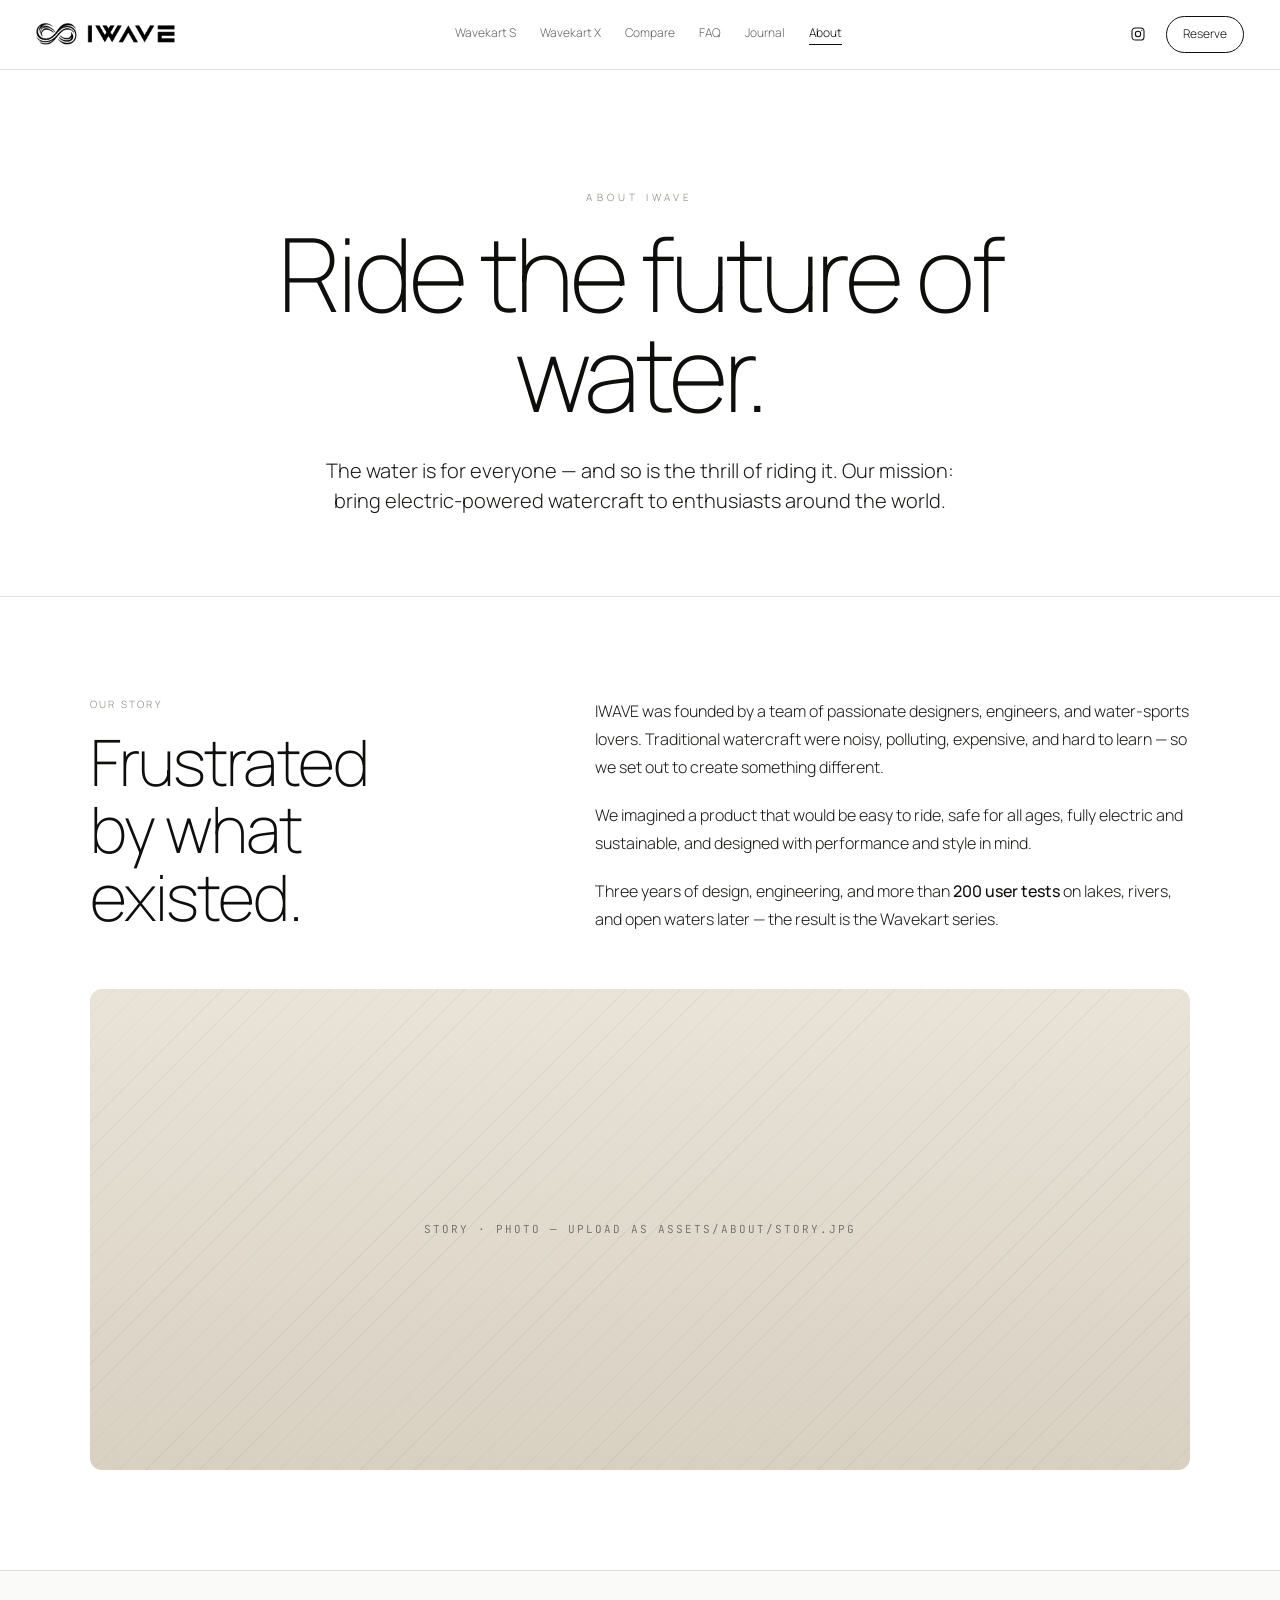
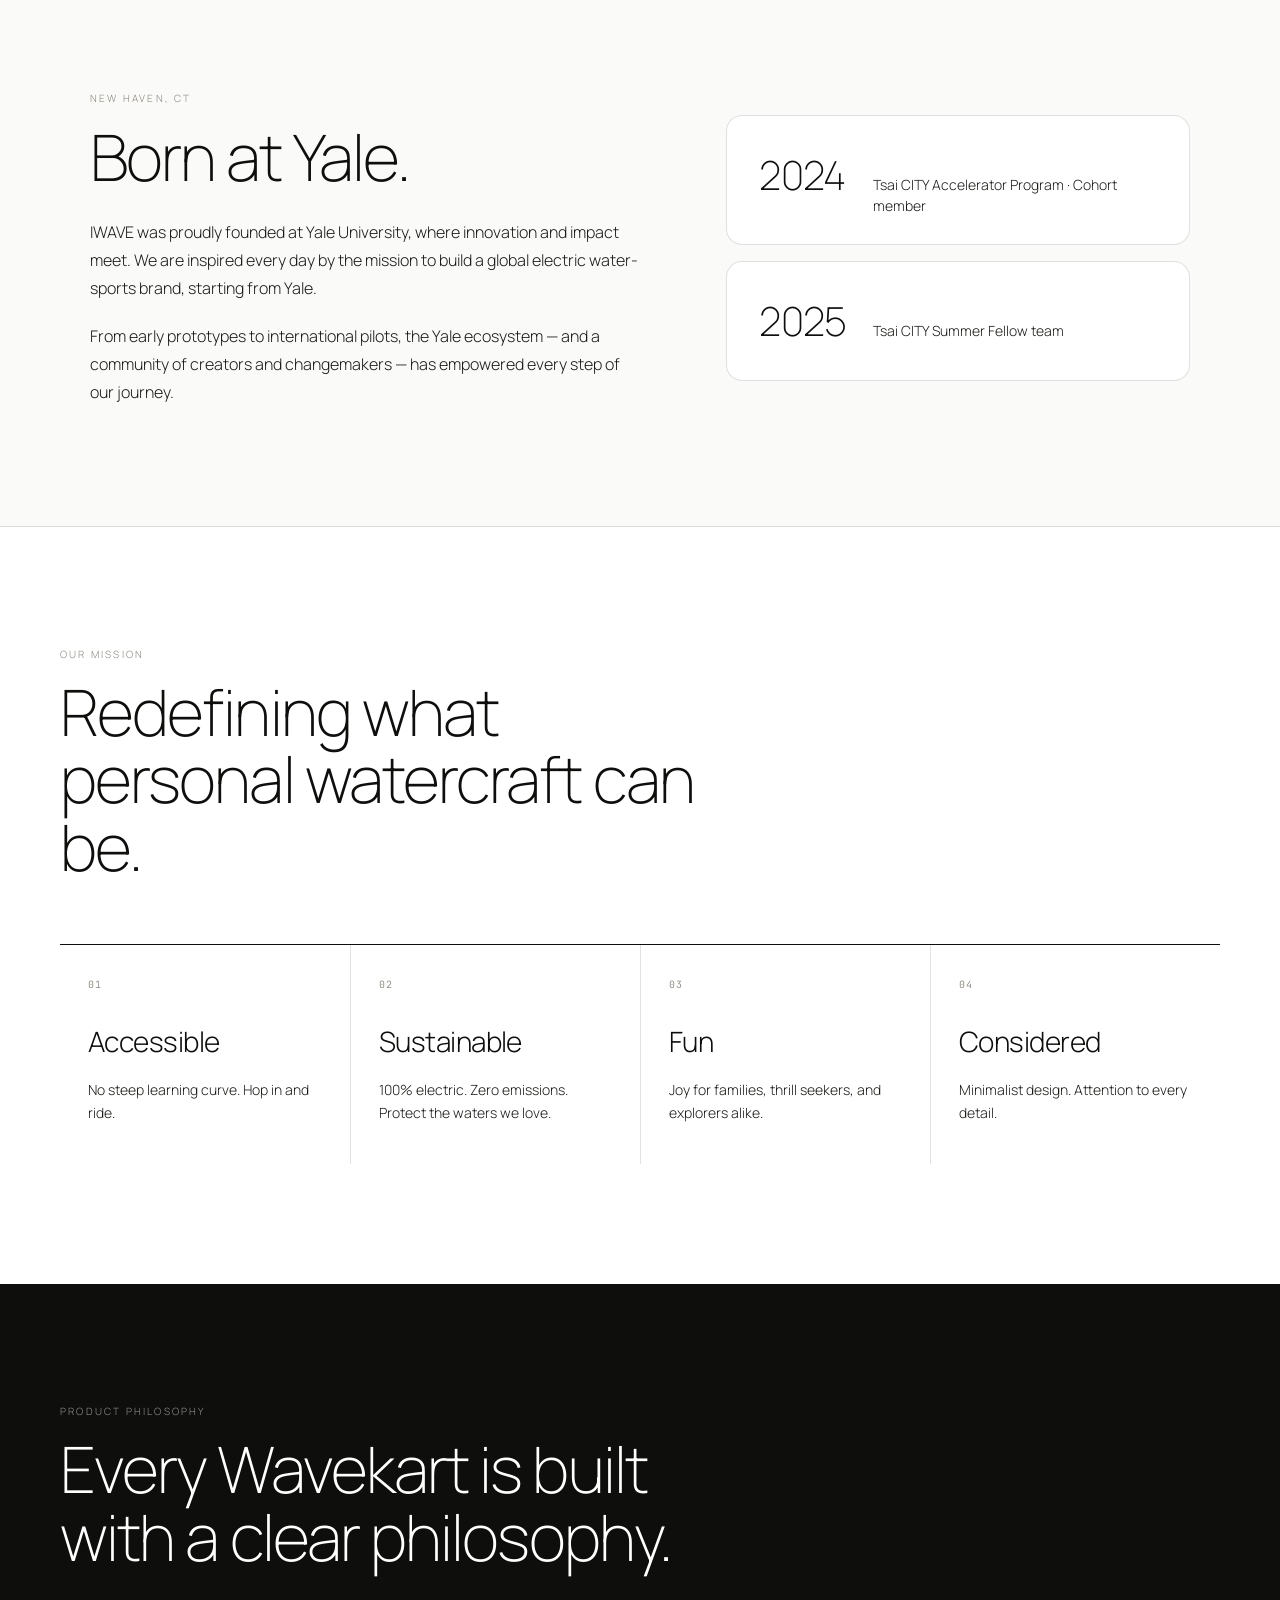
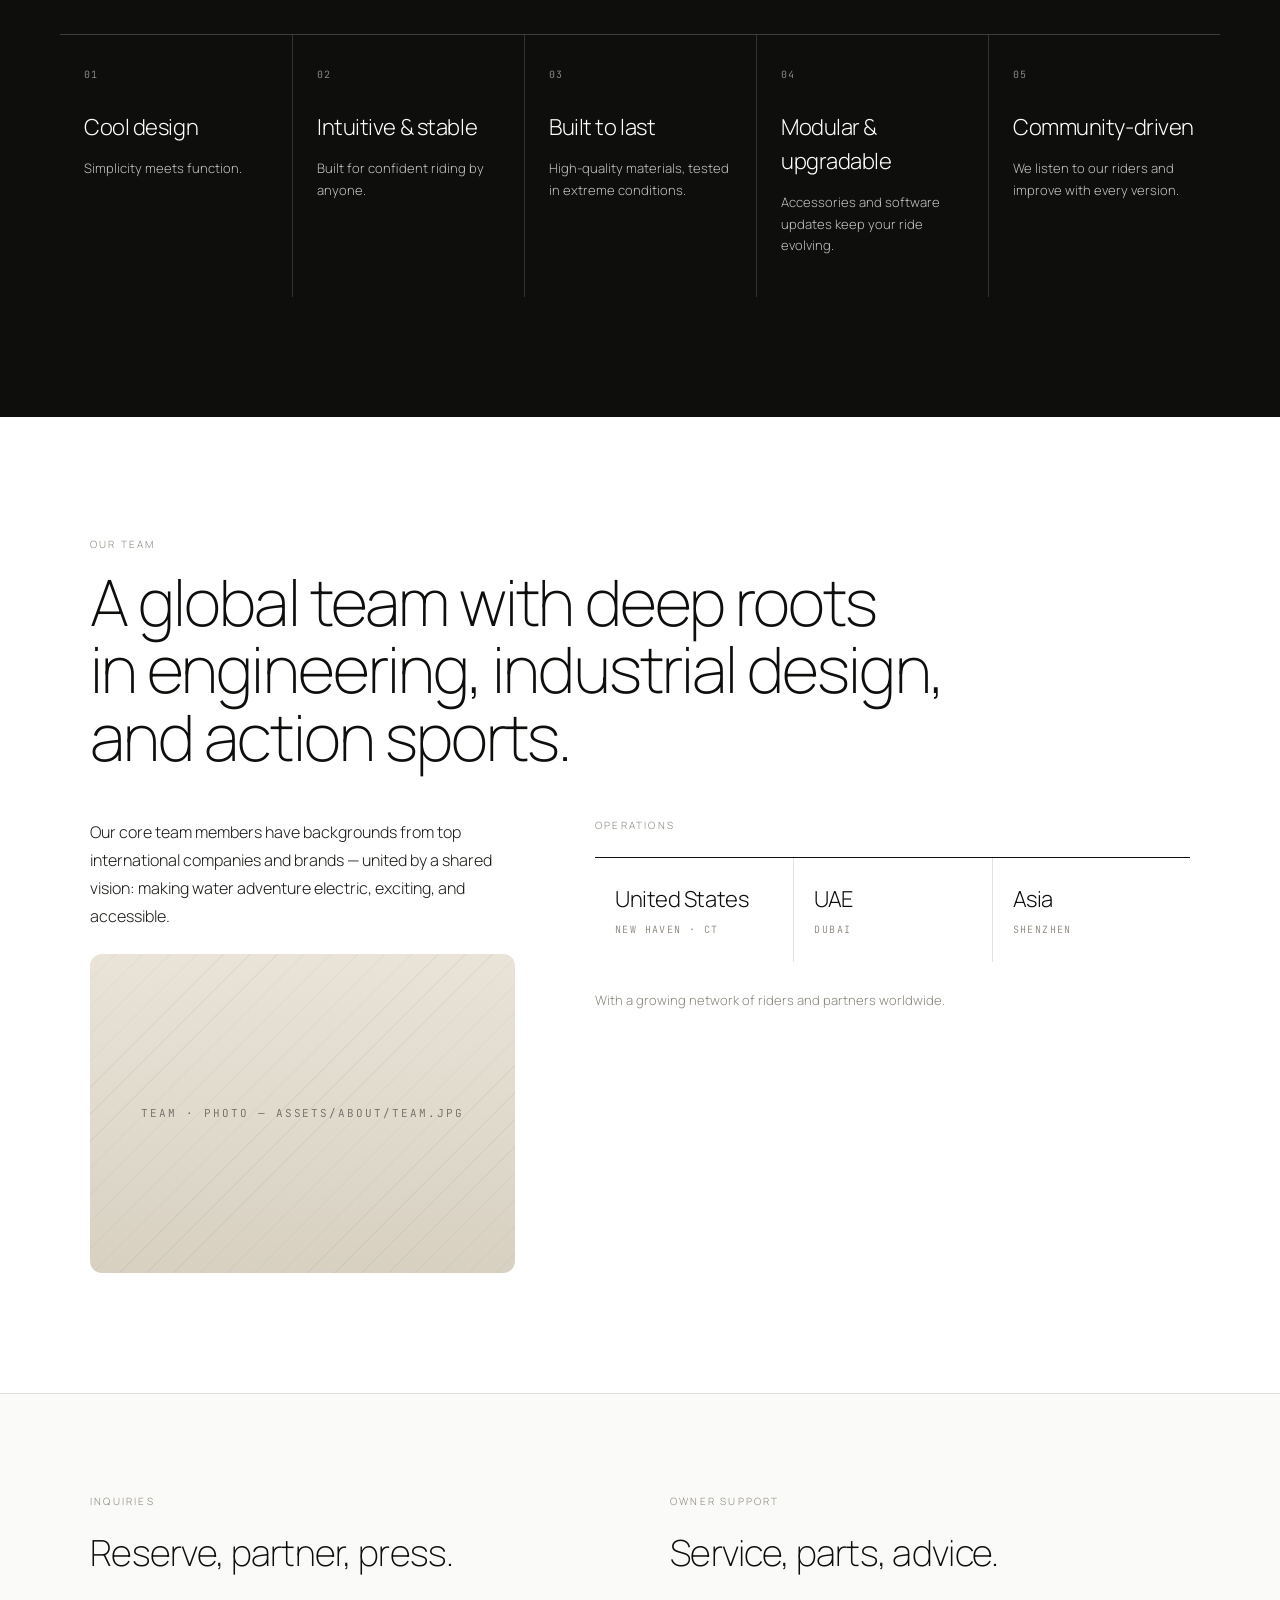
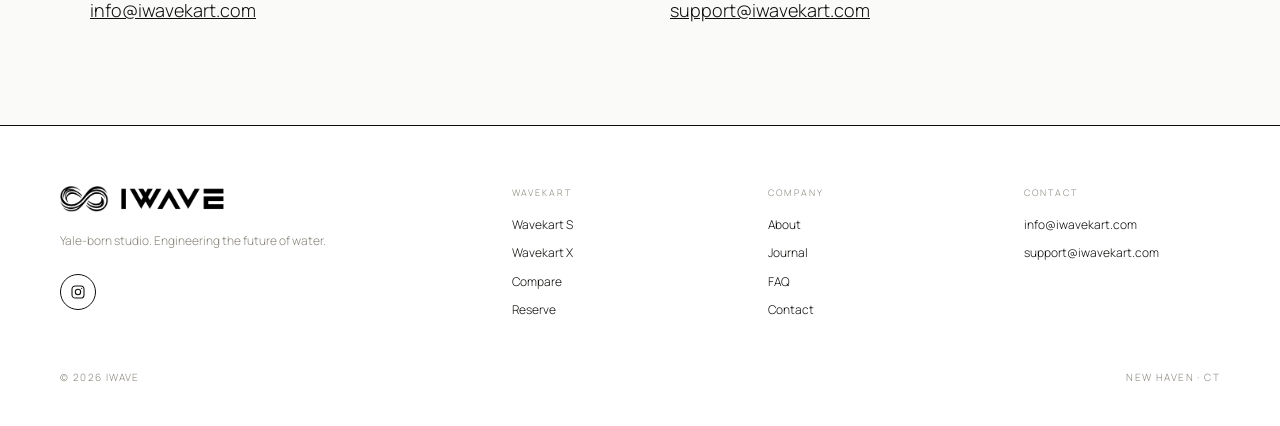
==== commit 29062730: "Fix by-numbers gap, spec table 2-col, about photo positioning - index.html: reduce h2 margin-bottom " ====
--- a/about.html
+++ b/about.html
@@ -50,11 +50,13 @@
       </p>
     </div>
   </div>
-  <div style="margin-top:56px;">
-    <img src="assets/about/story.jpg" alt="iwave story"
-      onload="this.style.opacity=1;this.nextElementSibling.style.display='none'" onerror="this.style.opacity=0"
-      style="width:100%;aspect-ratio:16/7;object-fit:cover;border-radius:12px;display:block;opacity:0;transition:opacity .5s cubic-bezier(.2,.7,.3,1);">
-    <div class="iw-placeholder" style="width:100%;aspect-ratio:16/7;border-radius:12px;"><div class="iw-placeholder-label">STORY · PHOTO — upload as assets/about/story.jpg</div></div>
+  <div style="max-width:1100px;margin:56px auto 0;">
+    <div style="position:relative;aspect-ratio:16/7;border-radius:12px;overflow:hidden;">
+      <img src="assets/about/story.jpg" alt="iwave story"
+        onload="this.style.opacity=1;this.nextElementSibling.style.display='none'" onerror="this.style.opacity=0"
+        style="position:absolute;inset:0;width:100%;height:100%;object-fit:cover;opacity:0;transition:opacity .5s cubic-bezier(.2,.7,.3,1);">
+      <div class="iw-placeholder" style="position:absolute;inset:0;"><div class="iw-placeholder-label">STORY · PHOTO — upload as assets/about/story.jpg</div></div>
+    </div>
   </div>
 </section>
 
@@ -165,11 +167,11 @@
         <p style="font-size:16px;line-height:1.75;color:var(--ink-2);margin:0;">
           Our core team members have backgrounds from top international companies and brands — united by a shared vision: making water adventure electric, exciting, and accessible.
         </p>
-        <div style="position:relative;">
+        <div style="position:relative;aspect-ratio:4/3;border-radius:12px;overflow:hidden;">
           <img src="assets/about/team.jpg" alt="iwave team"
             onload="this.style.opacity=1;this.nextElementSibling.style.display='none'" onerror="this.style.opacity=0"
-            style="width:100%;aspect-ratio:4/3;object-fit:cover;border-radius:12px;display:block;opacity:0;transition:opacity .5s cubic-bezier(.2,.7,.3,1);">
-          <div class="iw-placeholder" style="width:100%;aspect-ratio:4/3;border-radius:12px;"><div class="iw-placeholder-label">TEAM · PHOTO — assets/about/team.jpg</div></div>
+            style="position:absolute;inset:0;width:100%;height:100%;object-fit:cover;opacity:0;transition:opacity .5s cubic-bezier(.2,.7,.3,1);">
+          <div class="iw-placeholder" style="position:absolute;inset:0;"><div class="iw-placeholder-label">TEAM · PHOTO — assets/about/team.jpg</div></div>
         </div>
       </div>
       <div>
--- a/styles/shared.css
+++ b/styles/shared.css
@@ -169,7 +169,7 @@
   img, video, iframe { max-width: 100%; }
 
   /* Nav */
-  .iw-nav-logo { height: 14px !important; }
+  .iw-nav-logo { height: 24px !important; }
 
   /* Section horizontal padding — overrides all inline padding:Xpx 60px */
   section { padding-left: 20px !important; padding-right: 20px !important; }
@@ -214,6 +214,17 @@
   section[style*="padding:120px"] { padding-top: 60px !important; padding-bottom: 60px !important; }
   section[style*="padding:100px"] { padding-top: 52px !important; padding-bottom: 52px !important; }
 
+  /* Spec table: 2-col stat cards instead of single-column rows */
+  .iw-spec-dl { display: grid !important; grid-template-columns: 1fr 1fr !important; }
+  .iw-spec-dl > div {
+    display: flex !important; flex-direction: column !important; gap: 6px !important;
+    padding: 14px 10px !important; border-top: 1px solid var(--hairline) !important;
+    border-left: none !important;
+  }
+  .iw-spec-dl > div:nth-child(even) { border-left: 1px solid var(--hairline) !important; }
+  .iw-spec-dl dt { font-size: 10px !important; color: var(--warm-grey) !important; letter-spacing: 0.04em !important; }
+  .iw-spec-dl dd { font-size: 13px !important; color: var(--ink) !important; font-weight: 400 !important; margin: 0 !important; }
+
   /* Compare table: horizontal scroll keeps 3-col readable */
   .iw-compare-table { overflow-x: auto; -webkit-overflow-scrolling: touch; }
   .iw-compare-table [style*="grid-template-columns:1.4fr 1fr 1fr"] {
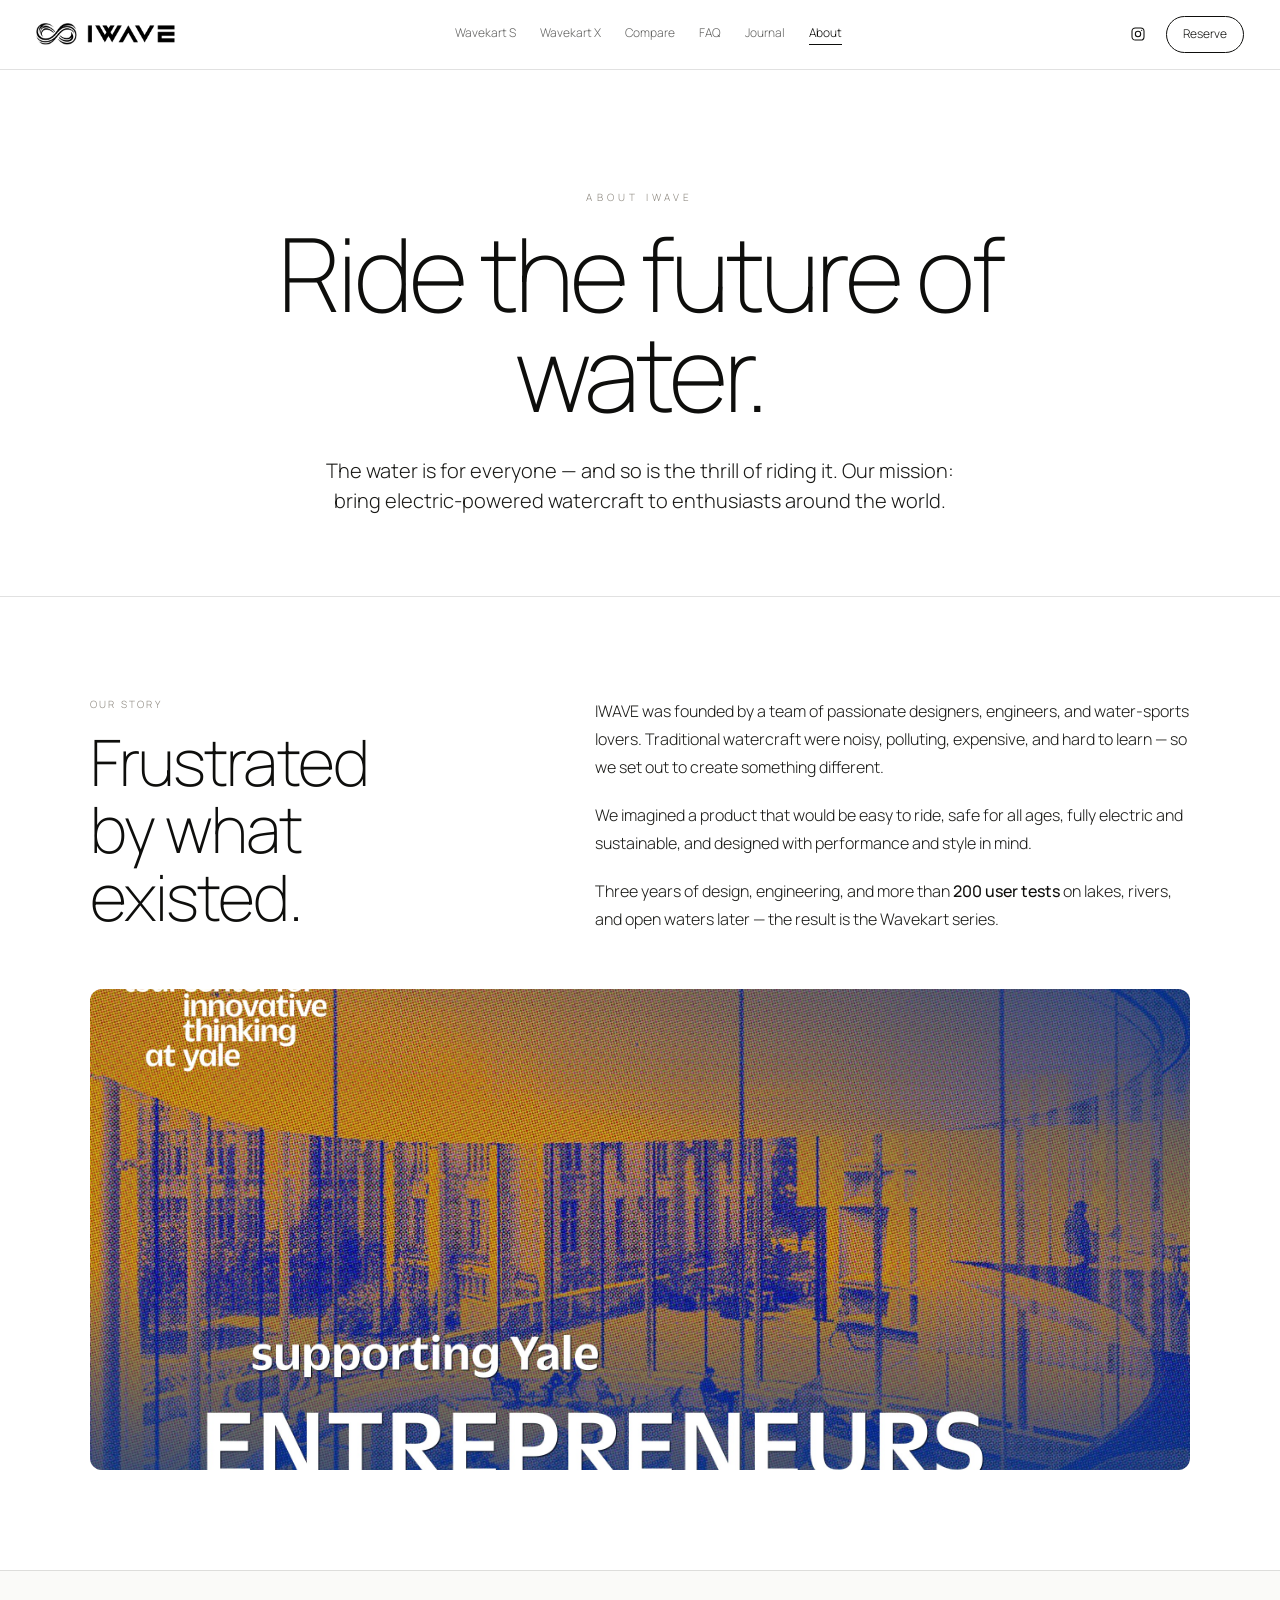
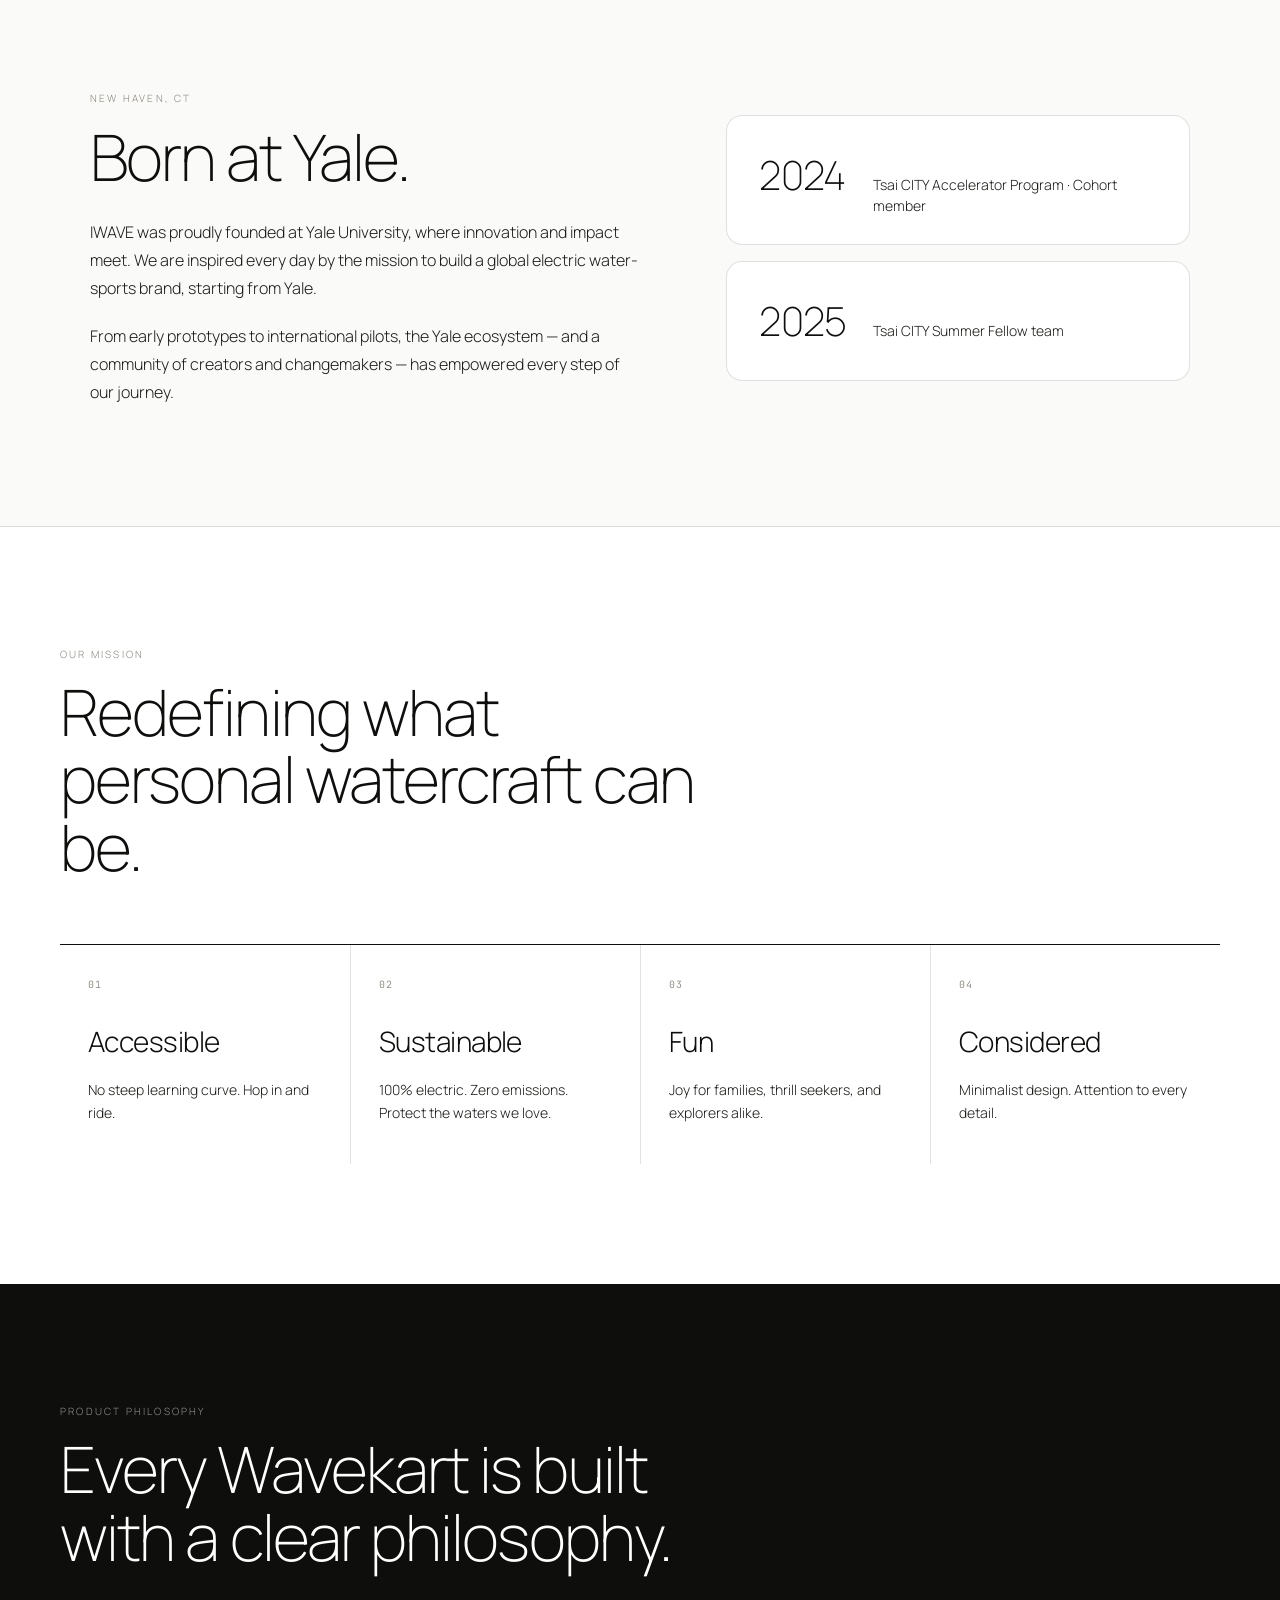
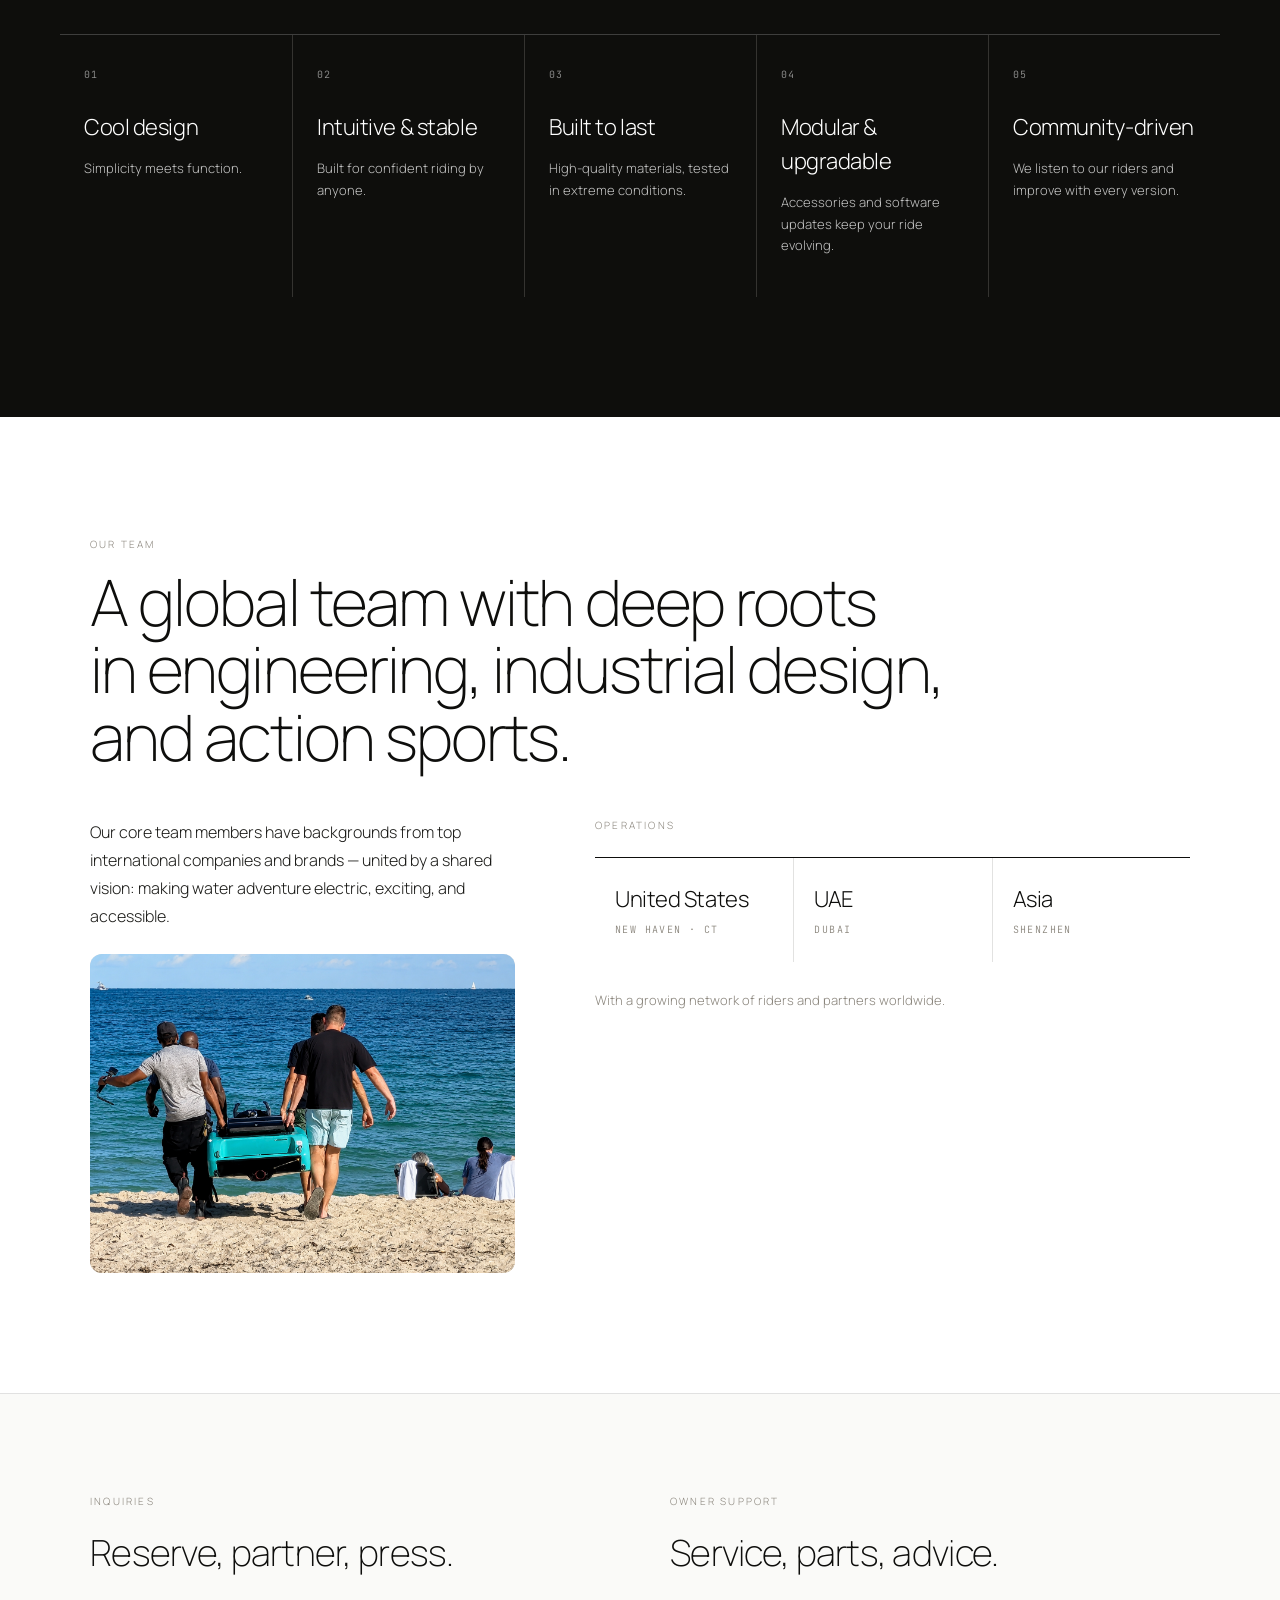
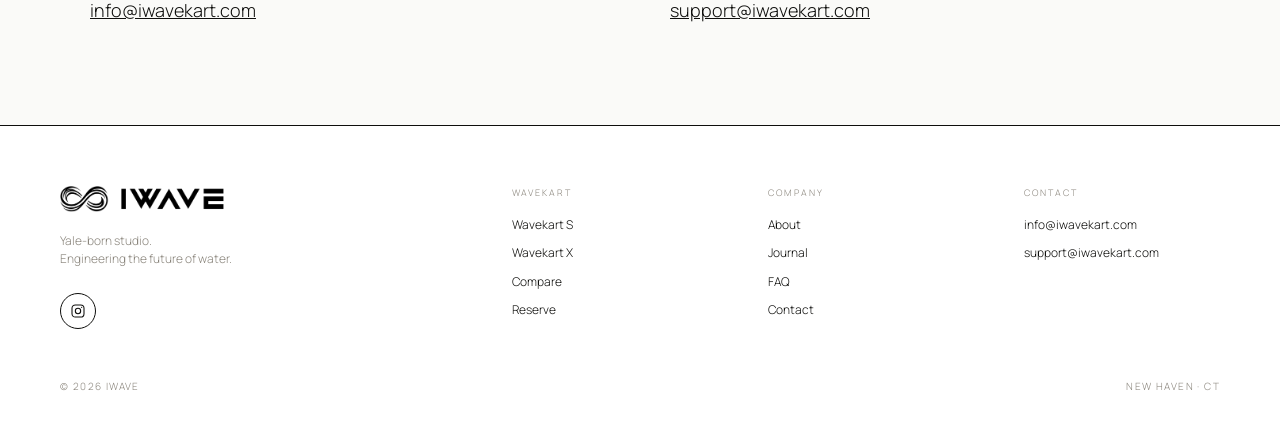
==== commit 98e93976: "Fix image display: swap placeholder/img order, remove opacity:0 pattern onload was silently failing " ====
--- a/about.html
+++ b/about.html
@@ -52,10 +52,9 @@
   </div>
   <div style="max-width:1100px;margin:56px auto 0;">
     <div style="position:relative;aspect-ratio:16/7;border-radius:12px;overflow:hidden;">
+      <div class="iw-placeholder" style="position:absolute;inset:0;"><div class="iw-placeholder-label">STORY · PHOTO — upload as assets/about/story.jpg</div></div>
       <img src="assets/about/story.jpg" alt="iwave story"
-        onload="this.style.opacity=1;this.nextElementSibling.style.display='none'" onerror="this.style.opacity=0"
-        style="position:absolute;inset:0;width:100%;height:100%;object-fit:cover;opacity:0;transition:opacity .5s cubic-bezier(.2,.7,.3,1);">
-      <div class="iw-placeholder" style="position:absolute;inset:0;"><div class="iw-placeholder-label">STORY · PHOTO — upload as assets/about/story.jpg</div></div>
+        style="position:absolute;inset:0;width:100%;height:100%;object-fit:cover;">
     </div>
   </div>
 </section>
@@ -168,10 +167,9 @@
           Our core team members have backgrounds from top international companies and brands — united by a shared vision: making water adventure electric, exciting, and accessible.
         </p>
         <div style="position:relative;aspect-ratio:4/3;border-radius:12px;overflow:hidden;">
+          <div class="iw-placeholder" style="position:absolute;inset:0;"><div class="iw-placeholder-label">TEAM · PHOTO — assets/about/team.jpg</div></div>
           <img src="assets/about/team.jpg" alt="iwave team"
-            onload="this.style.opacity=1;this.nextElementSibling.style.display='none'" onerror="this.style.opacity=0"
-            style="position:absolute;inset:0;width:100%;height:100%;object-fit:cover;opacity:0;transition:opacity .5s cubic-bezier(.2,.7,.3,1);">
-          <div class="iw-placeholder" style="position:absolute;inset:0;"><div class="iw-placeholder-label">TEAM · PHOTO — assets/about/team.jpg</div></div>
+            style="position:absolute;inset:0;width:100%;height:100%;object-fit:cover;">
         </div>
       </div>
       <div>
--- a/styles/shared.css
+++ b/styles/shared.css
@@ -225,12 +225,37 @@
   .iw-spec-dl dt { font-size: 10px !important; color: var(--warm-grey) !important; letter-spacing: 0.04em !important; }
   .iw-spec-dl dd { font-size: 13px !important; color: var(--ink) !important; font-weight: 400 !important; margin: 0 !important; }
 
-  /* Compare table: horizontal scroll keeps 3-col readable */
-  .iw-compare-table { overflow-x: auto; -webkit-overflow-scrolling: touch; }
+  /* Compare table: fit full 3-col on screen, no scroll */
+  .iw-compare-table { overflow-x: visible !important; }
   .iw-compare-table [style*="grid-template-columns:1.4fr 1fr 1fr"] {
-    grid-template-columns: 1.4fr 1fr 1fr !important;
-    min-width: 560px;
+    grid-template-columns: 1fr 1.1fr 1.1fr !important;
+    min-width: 0 !important;
+    column-gap: 6px !important;
   }
+  .iw-compare-table [style*="font-size:14px"] { font-size: 11px !important; padding: 10px 0 !important; }
+  .iw-compare-table [style*="font-size:13px"] { font-size: 11px !important; }
+
+  /* ── Collapsed grid border fixes ──────────────────────── */
+  /* 4-col → 2-col: remove stray left borders on new left-column items,
+     add hairline between rows */
+  [style*="grid-template-columns:repeat(4,1fr)"] > div { border-left: none !important; }
+  [style*="grid-template-columns:repeat(4,1fr)"] > div:nth-child(even) { border-left: 1px solid var(--hairline) !important; }
+  [style*="grid-template-columns:repeat(4,1fr)"] > div:nth-child(n+3) { border-top: 1px solid var(--hairline) !important; }
+
+  /* 5-col → 2-col: same pattern, hairline-light for dark-bg sections */
+  [style*="grid-template-columns:repeat(5,1fr)"] > div { border-left: none !important; }
+  [style*="grid-template-columns:repeat(5,1fr)"] > div:nth-child(even) { border-left: 1px solid var(--hairline-light) !important; }
+  [style*="grid-template-columns:repeat(5,1fr)"] > div:nth-child(n+3) { border-top: 1px solid var(--hairline-light) !important; }
+  /* 5-item orphan row: close off item 4 bottom and item 5 right */
+  [style*="grid-template-columns:repeat(5,1fr)"] > div:nth-child(4) { border-bottom: 1px solid var(--hairline-light) !important; }
+  [style*="grid-template-columns:repeat(5,1fr)"] > div:nth-child(5) { border-right: 1px solid var(--hairline-light) !important; }
+
+  /* 3-col → 1-col: remove left borders, add top separator between stacked items */
+  [style*="grid-template-columns:repeat(3,1fr)"] > div { border-left: none !important; }
+  [style*="grid-template-columns:repeat(3,1fr)"] > div + div { border-top: 1px solid var(--hairline) !important; }
+
+  /* Product/about by-numbers h2 gap */
+  h2[style*="margin:0 0 80px"] { margin-bottom: 36px !important; }
 
   /* Header inner */
   .iw-header-inner { padding: 10px 16px !important; }
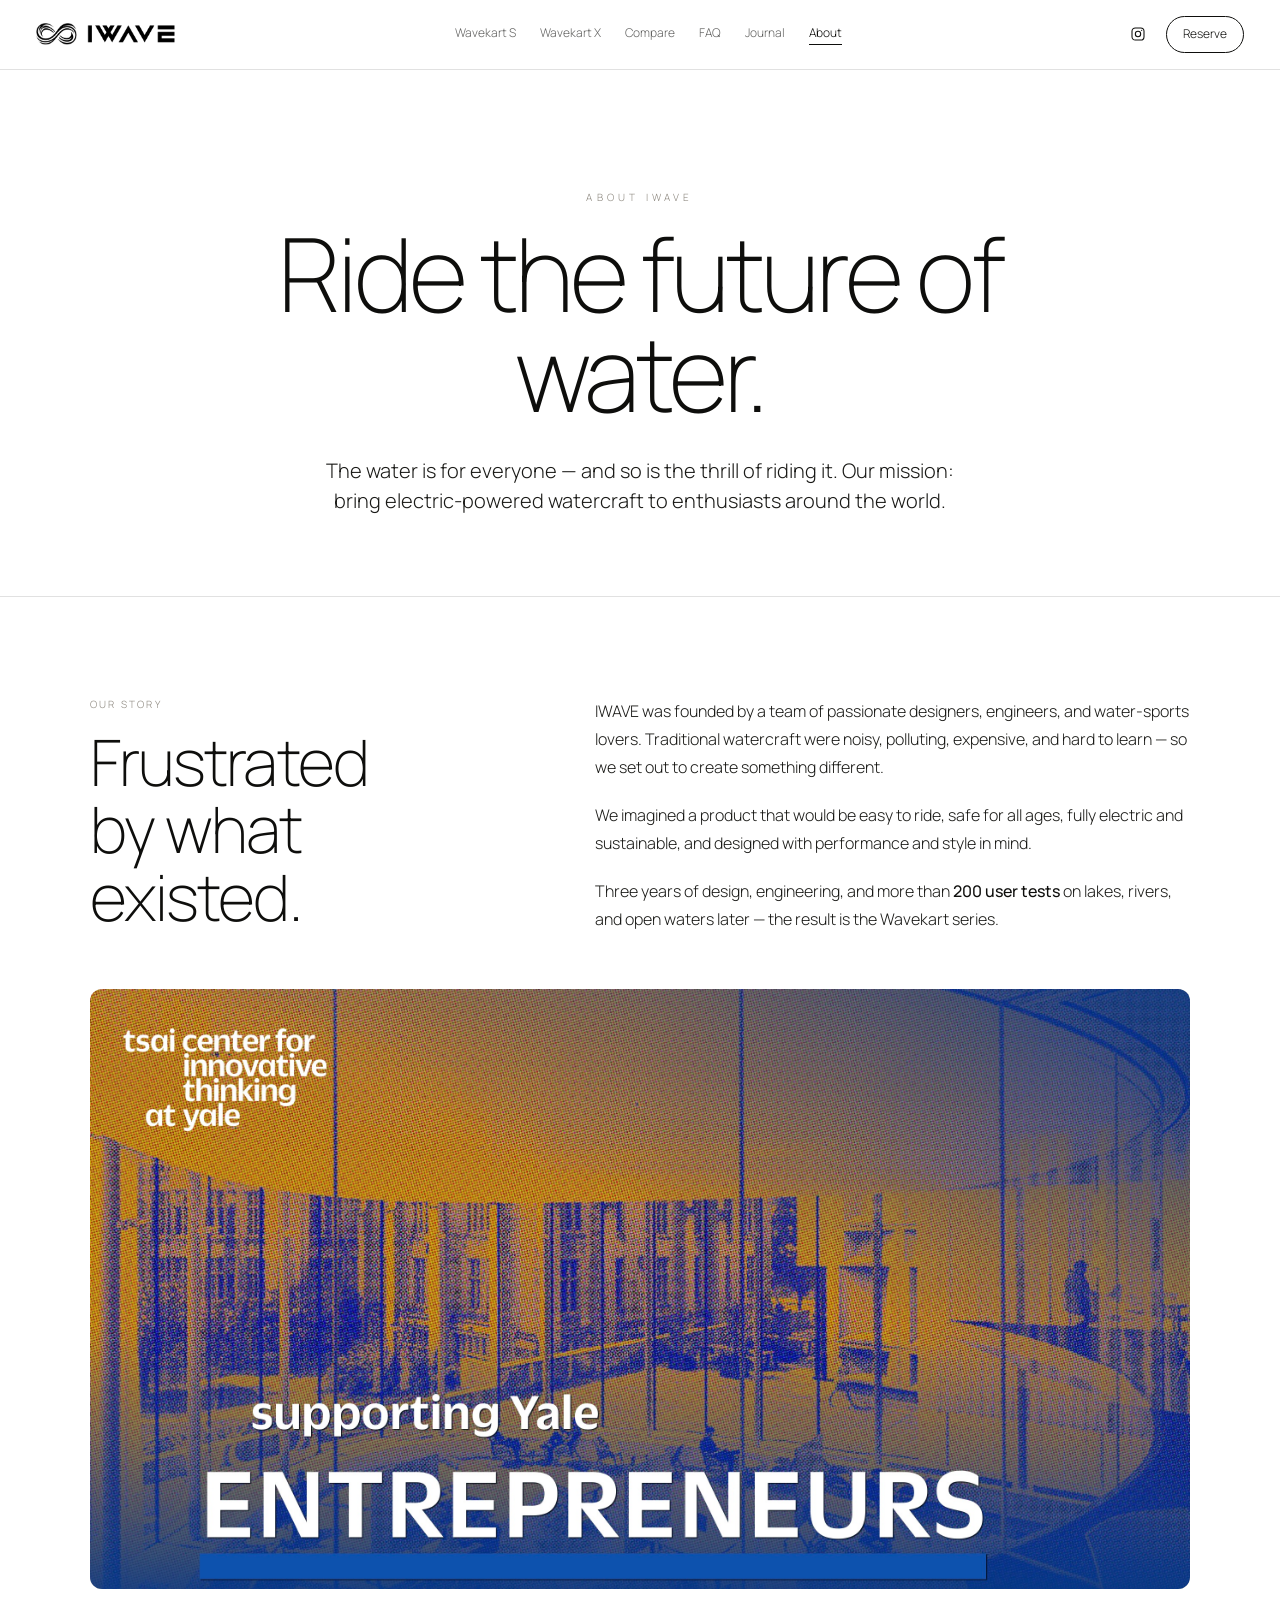
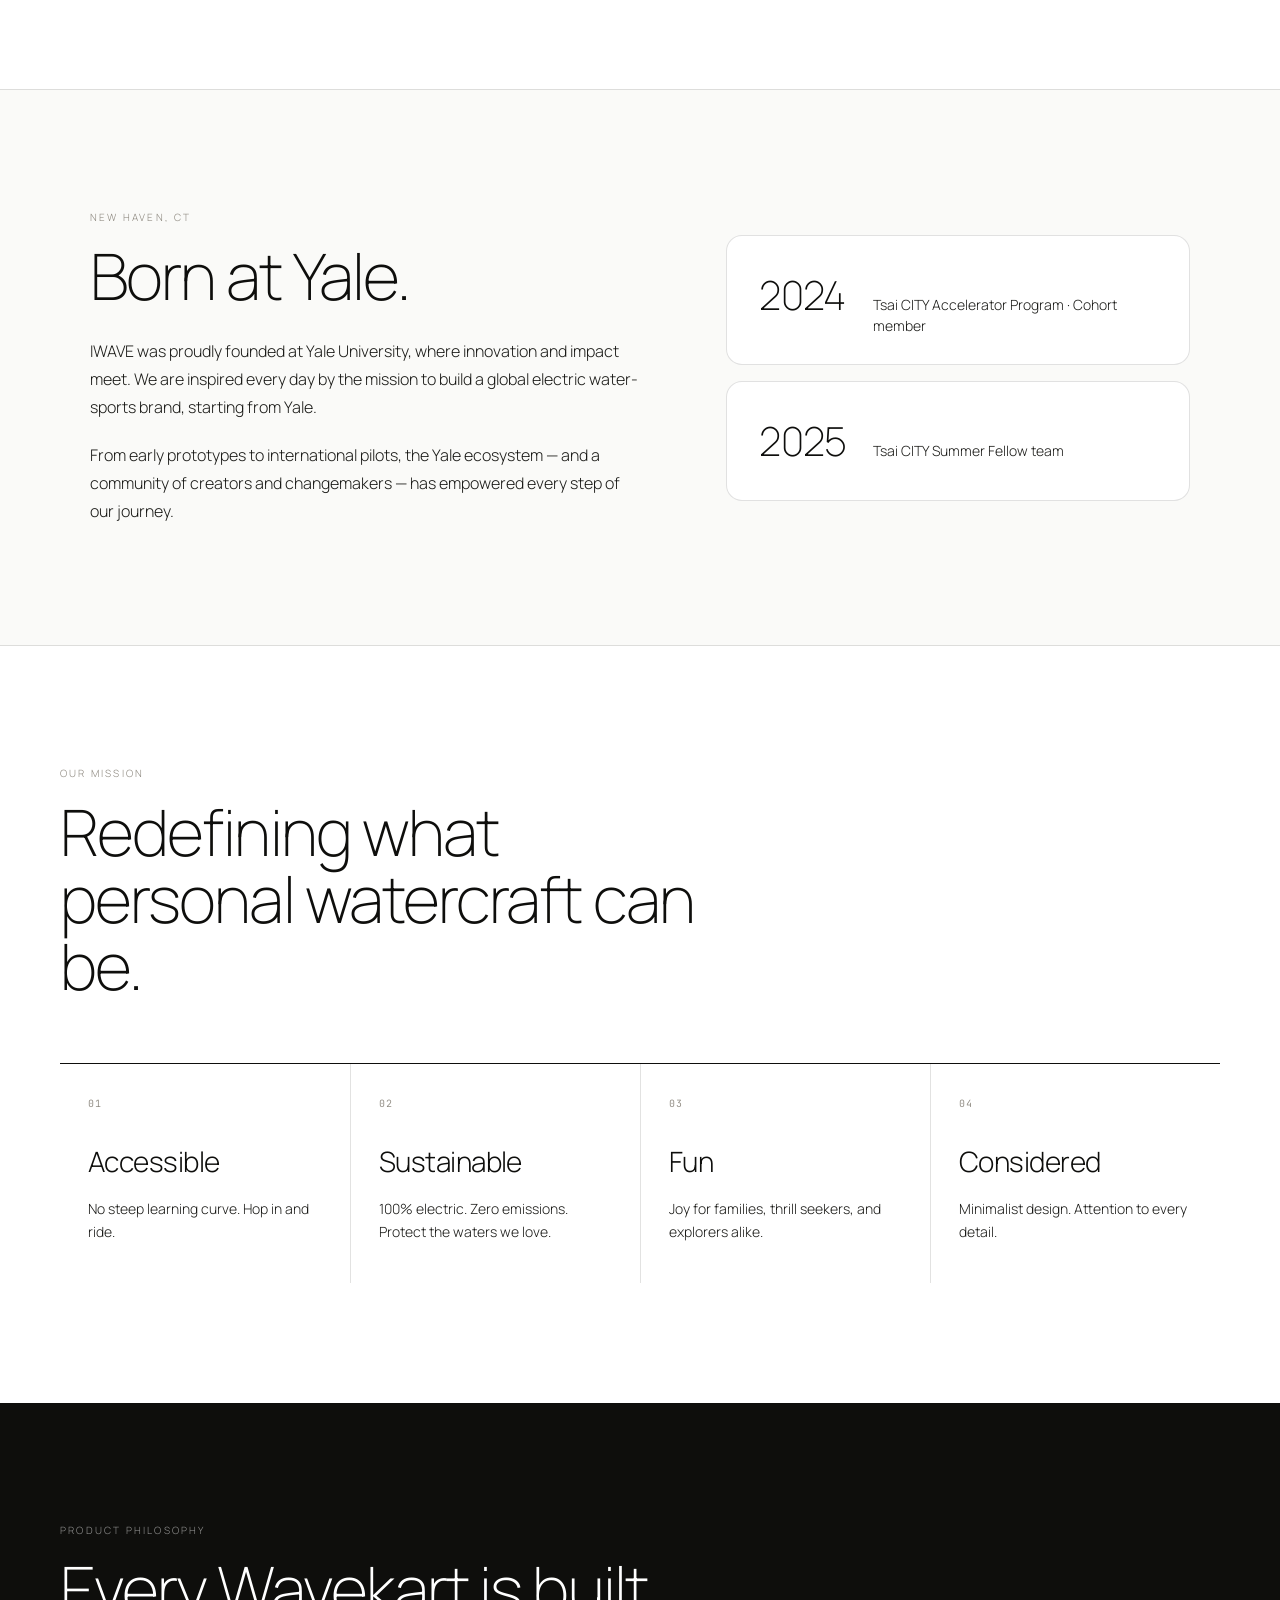
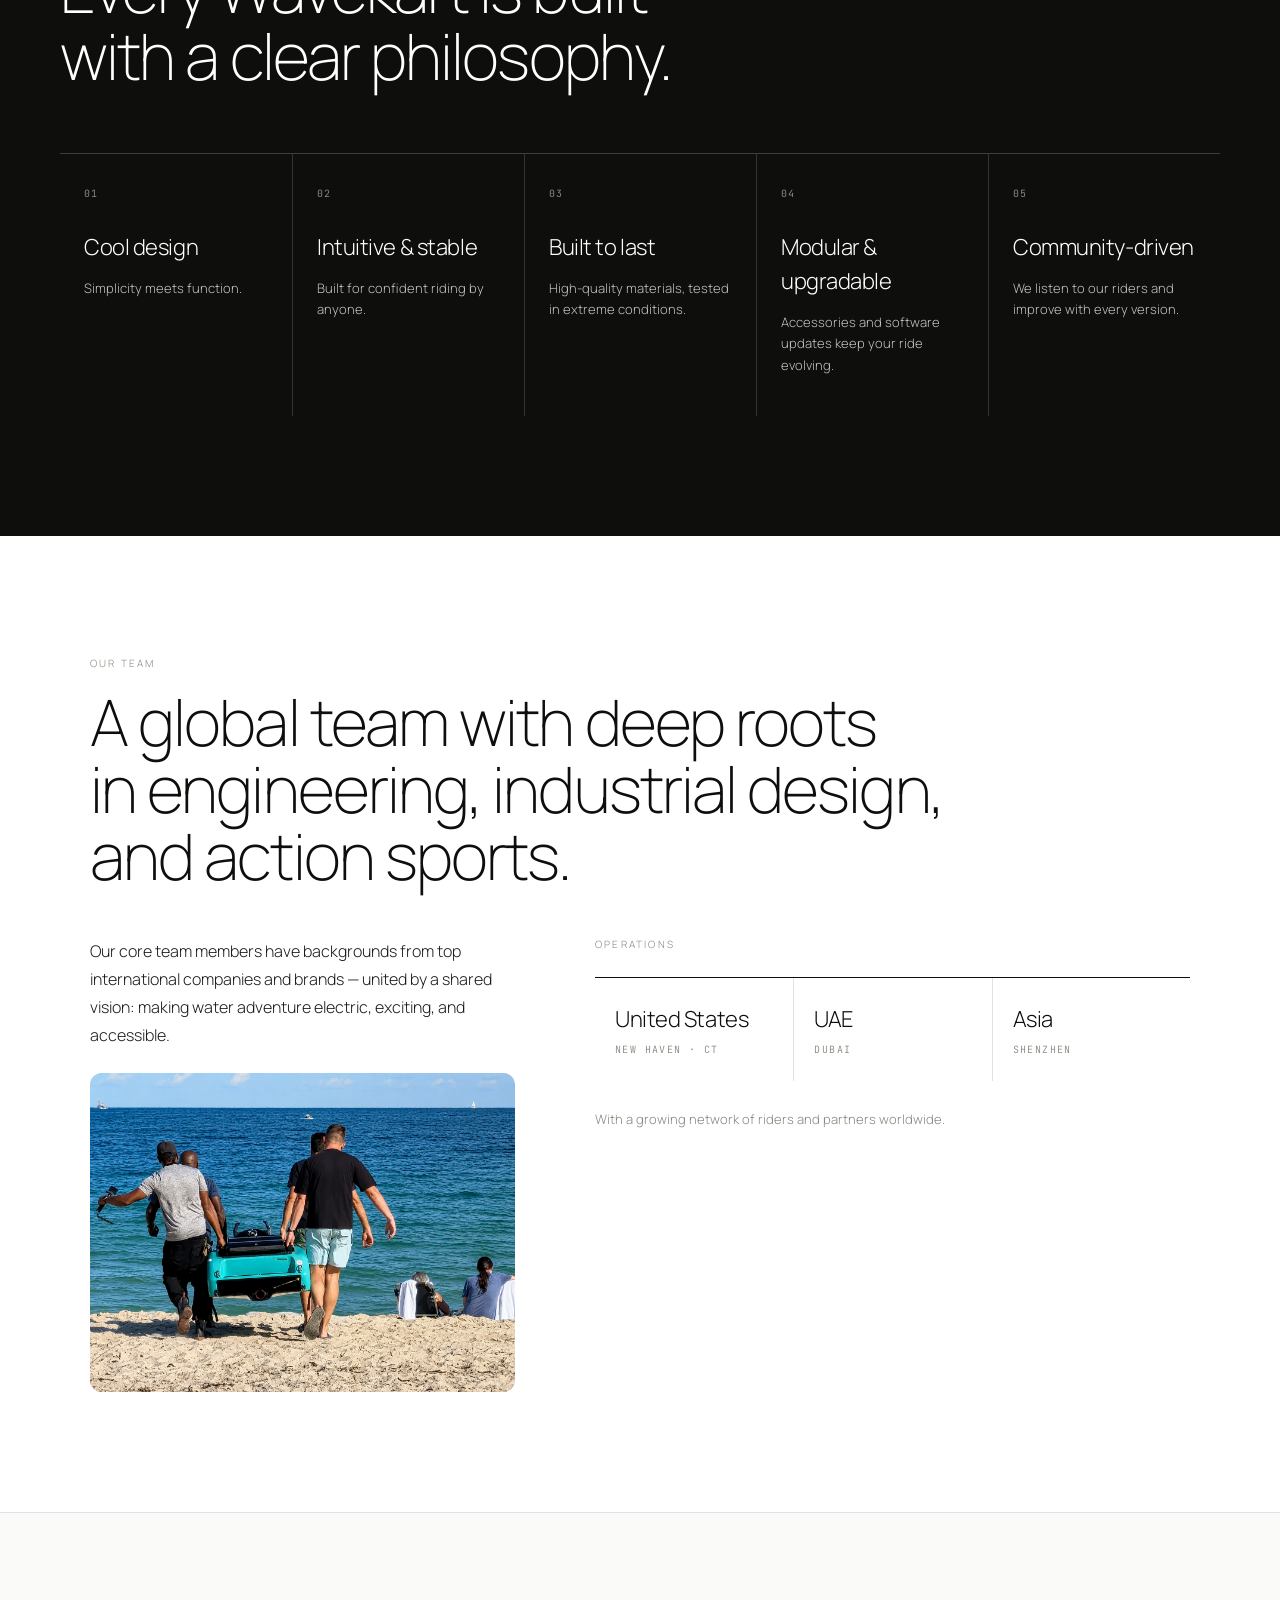
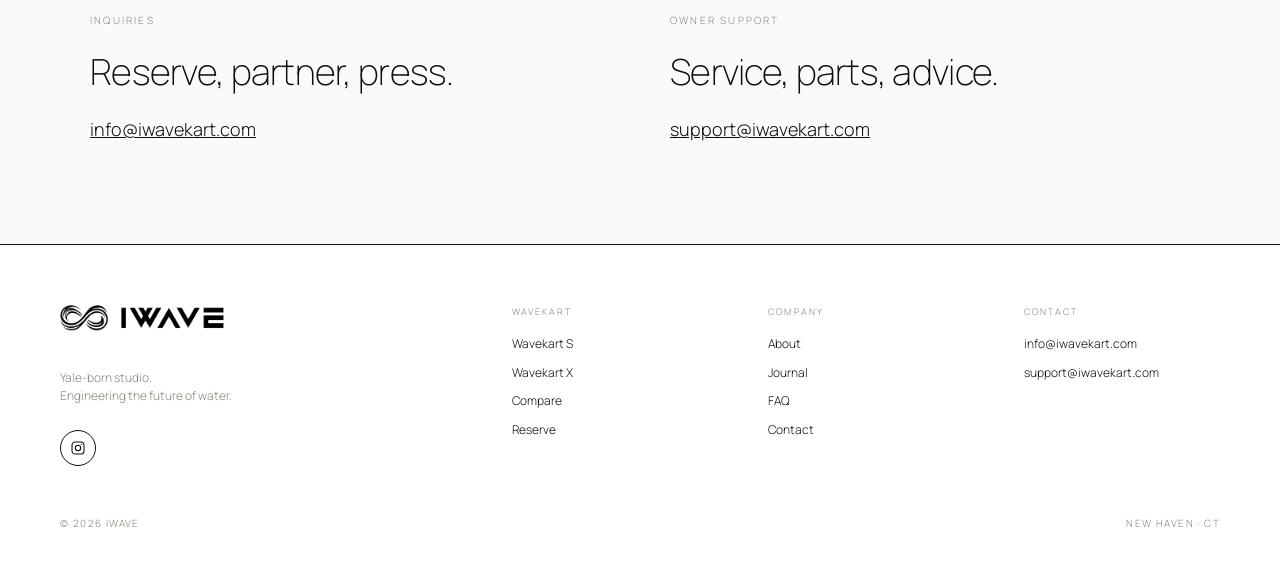
==== commit 1a6b5c7f: "About story photo: show at original ratio, no crop https://claude.ai/code/session_01WyxBfbaNdqFLAGUV" ====
--- a/about.html
+++ b/about.html
@@ -51,10 +51,10 @@
     </div>
   </div>
   <div style="max-width:1100px;margin:56px auto 0;">
-    <div style="position:relative;aspect-ratio:16/7;border-radius:12px;overflow:hidden;">
+    <div style="position:relative;border-radius:12px;overflow:hidden;background:#e9e3d8;">
       <div class="iw-placeholder" style="position:absolute;inset:0;"><div class="iw-placeholder-label">STORY · PHOTO — upload as assets/about/story.jpg</div></div>
       <img src="assets/about/story.jpg" alt="iwave story"
-        style="position:absolute;inset:0;width:100%;height:100%;object-fit:cover;">
+        style="display:block;width:100%;height:auto;position:relative;">
     </div>
   </div>
 </section>
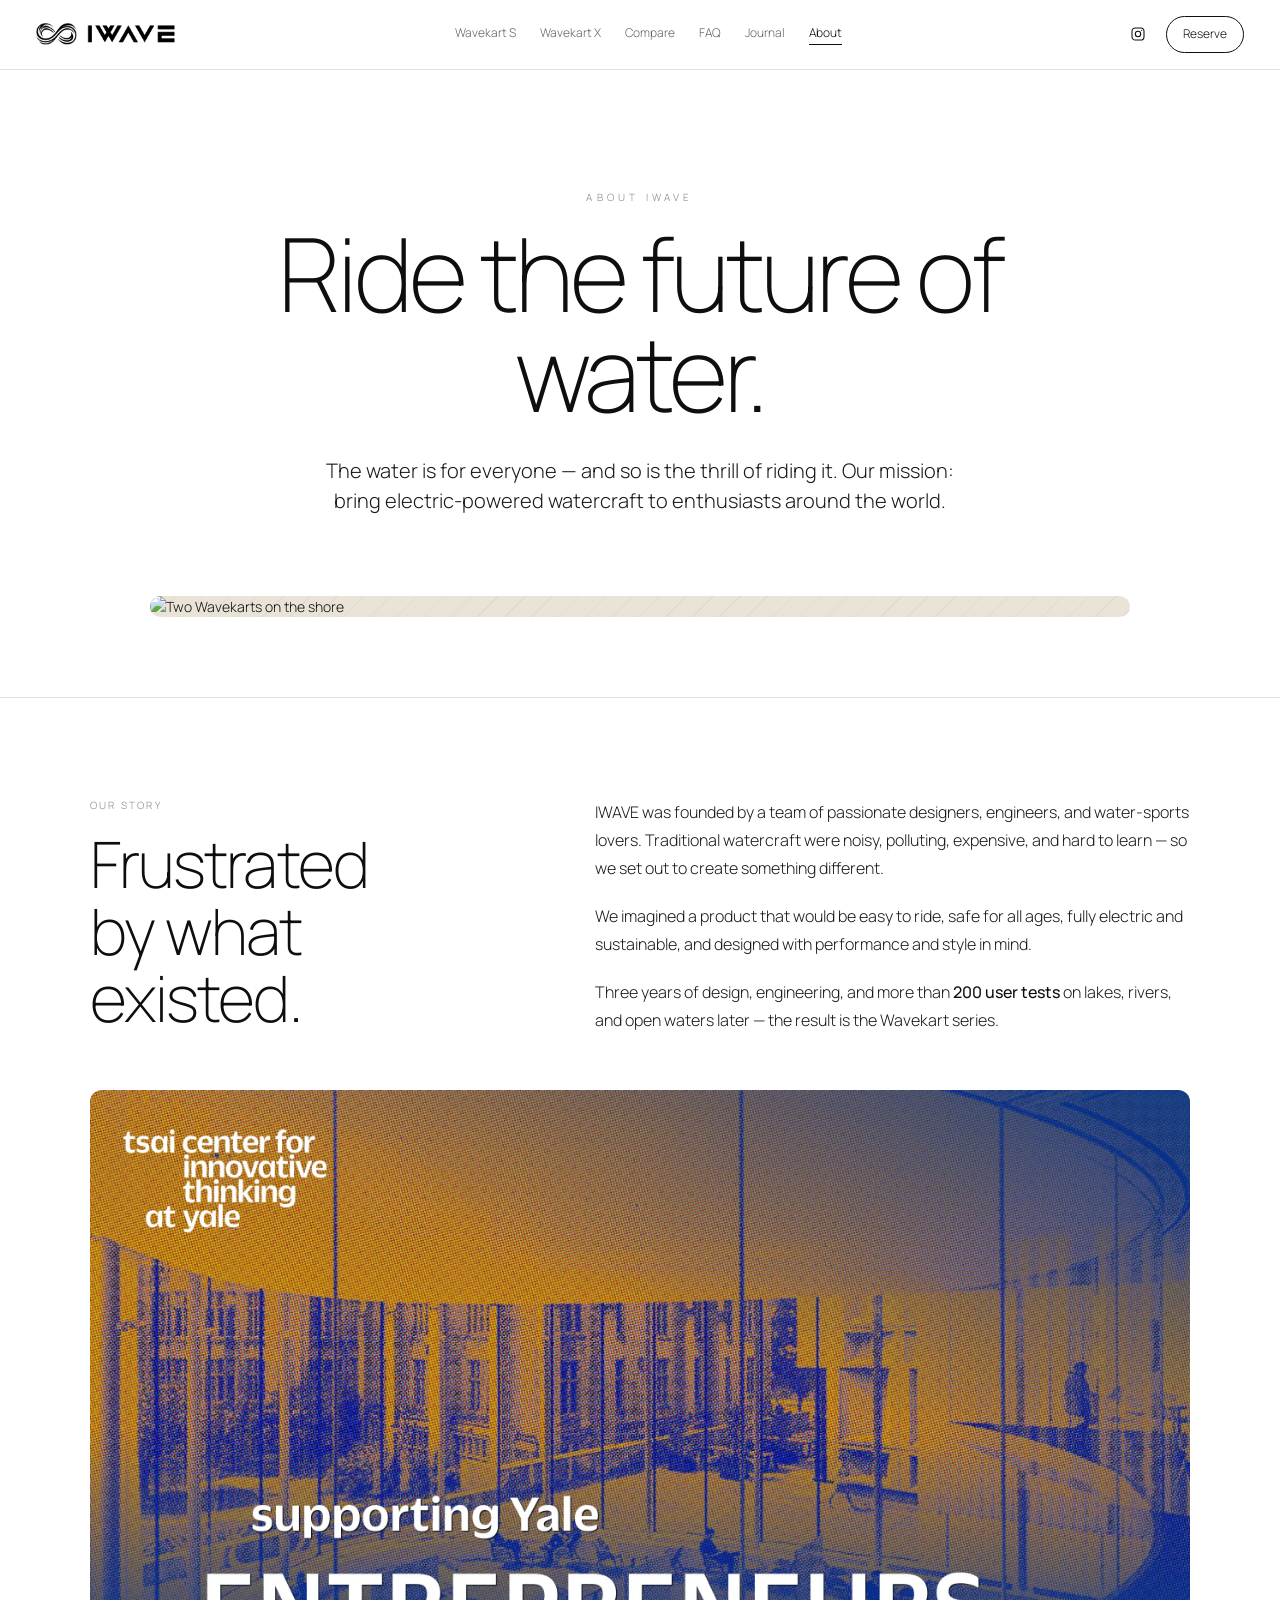
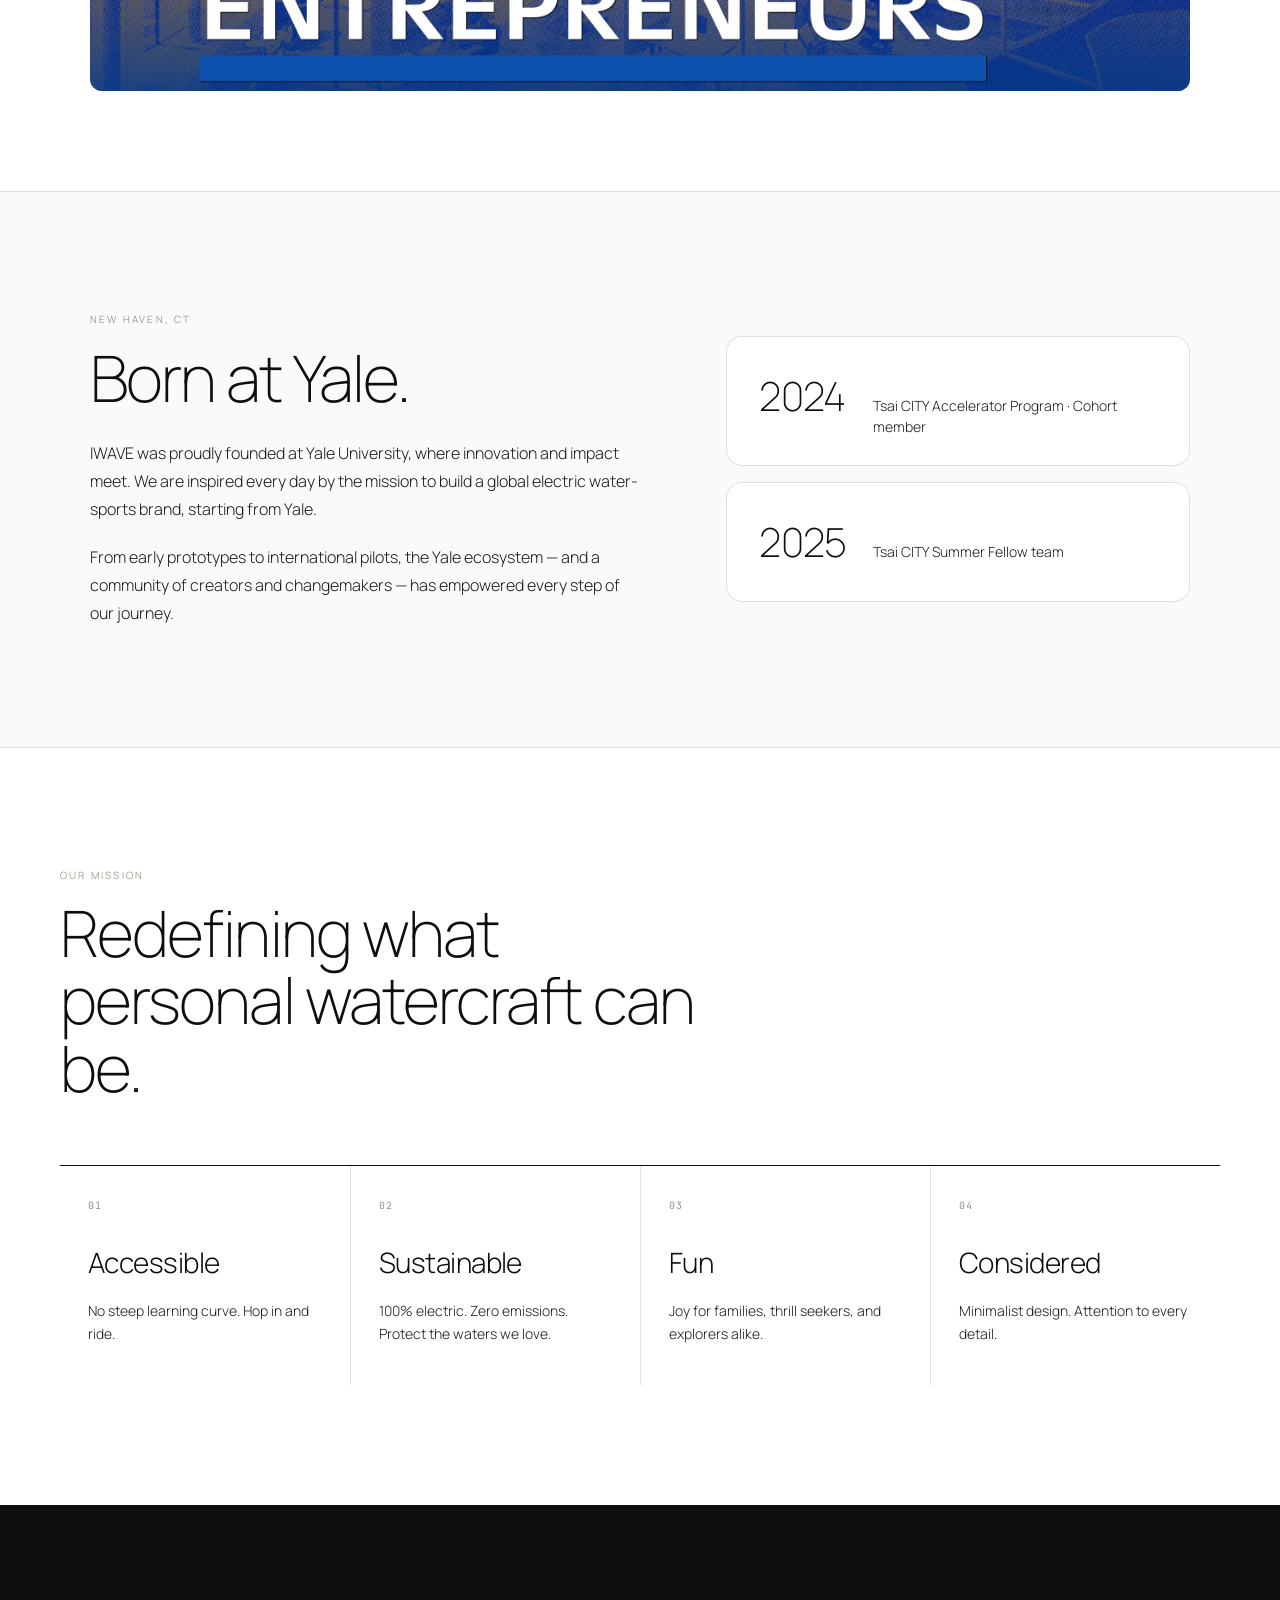
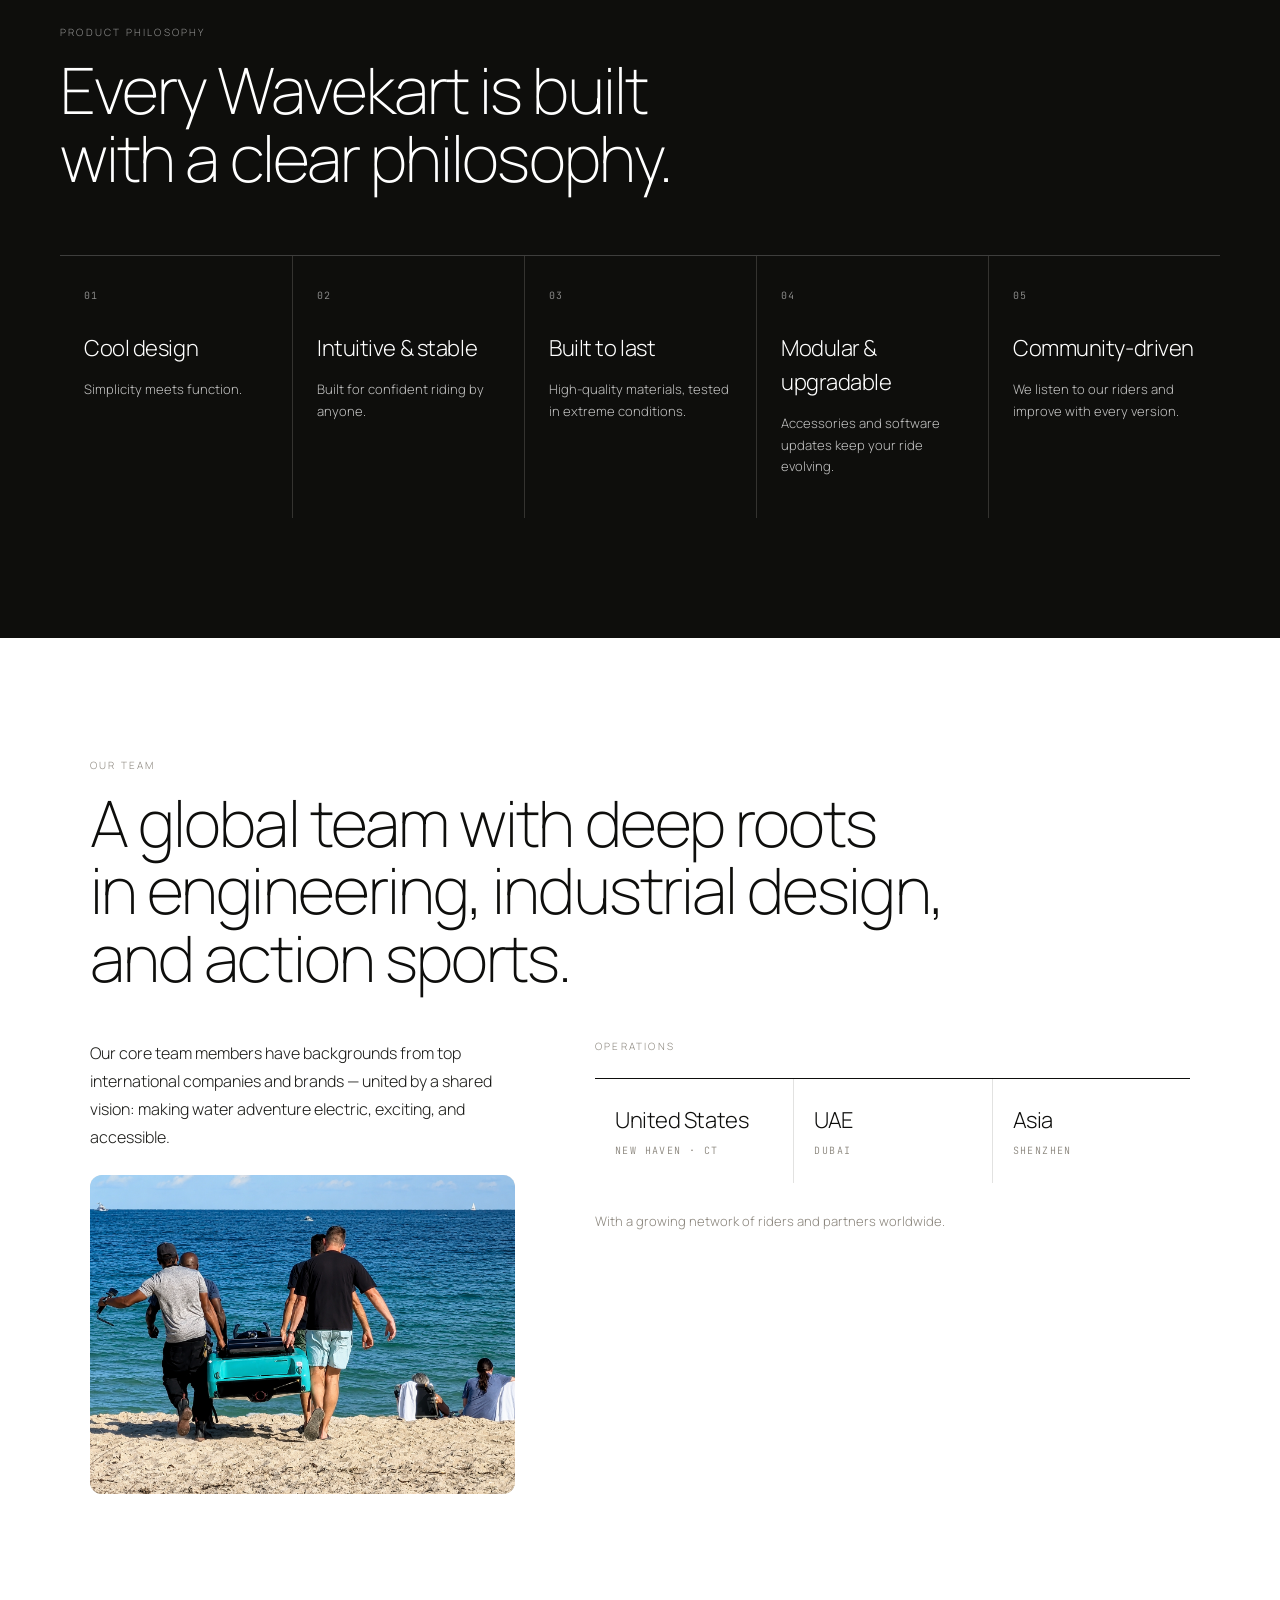
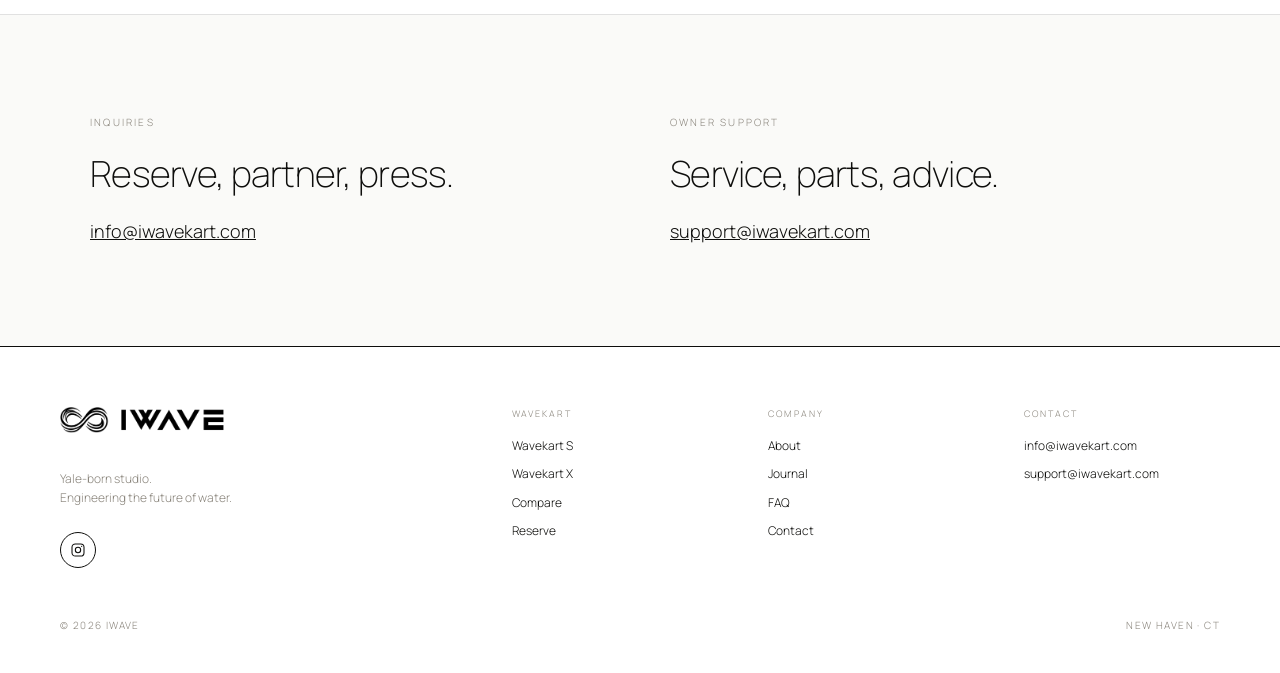
==== commit 932248d6: "Add hero photo slot on about page below tagline https://claude.ai/code/session_01WyxBfbaNdqFLAGUVgy4" ====
--- a/about.html
+++ b/about.html
@@ -29,6 +29,15 @@
   </p>
 </section>
 
+<!-- HERO PHOTO -->
+<div style="max-width:1100px;margin:0 auto;padding:0 60px 80px;">
+  <div style="position:relative;border-radius:16px;overflow:hidden;">
+    <div class="iw-placeholder" style="position:absolute;inset:0;aspect-ratio:4/3;"><div class="iw-placeholder-label">HERO · PHOTO — upload as assets/about/hero.jpg</div></div>
+    <img src="assets/about/hero.jpg" alt="Two Wavekarts on the shore"
+      style="display:block;width:100%;height:auto;position:relative;">
+  </div>
+</div>
+
 <!-- OUR STORY -->
 <section style="padding:100px 60px;border-top:1px solid var(--hairline);">
   <div style="max-width:1100px;margin:0 auto;display:grid;grid-template-columns:1fr 1.4fr;gap:80px;">
--- a/styles/shared.css
+++ b/styles/shared.css
@@ -167,6 +167,11 @@
   /* Prevent any element from busting out of viewport */
   * { min-width: 0; }
   img, video, iframe { max-width: 100%; }
+
+  /* FAQ / Q&A */
+  .faq-q { padding: 16px 0 !important; }
+  .faq-q span[style*="font-size:20px"] { font-size: 15px !important; }
+  .faq-a { font-size: 13px !important; line-height: 1.65 !important; }
 
   /* Nav */
   .iw-nav-logo { height: 24px !important; }
@@ -236,10 +241,9 @@
   .iw-compare-table [style*="font-size:13px"] { font-size: 11px !important; }
 
   /* ── Collapsed grid border fixes ──────────────────────── */
-  /* 4-col → 2-col: remove stray left borders on new left-column items,
-     add hairline between rows */
-  [style*="grid-template-columns:repeat(4,1fr)"] > div { border-left: none !important; }
-  [style*="grid-template-columns:repeat(4,1fr)"] > div:nth-child(even) { border-left: 1px solid var(--hairline) !important; }
+  /* 4-col → 2-col: remove stray left borders, normalize inline padding */
+  [style*="grid-template-columns:repeat(4,1fr)"] > div { border-left: none !important; padding-left: 0 !important; padding-right: 0 !important; }
+  [style*="grid-template-columns:repeat(4,1fr)"] > div:nth-child(even) { border-left: 1px solid var(--hairline) !important; padding-left: 16px !important; }
   [style*="grid-template-columns:repeat(4,1fr)"] > div:nth-child(n+3) { border-top: 1px solid var(--hairline) !important; }
 
   /* 5-col → 2-col: same pattern, hairline-light for dark-bg sections */
